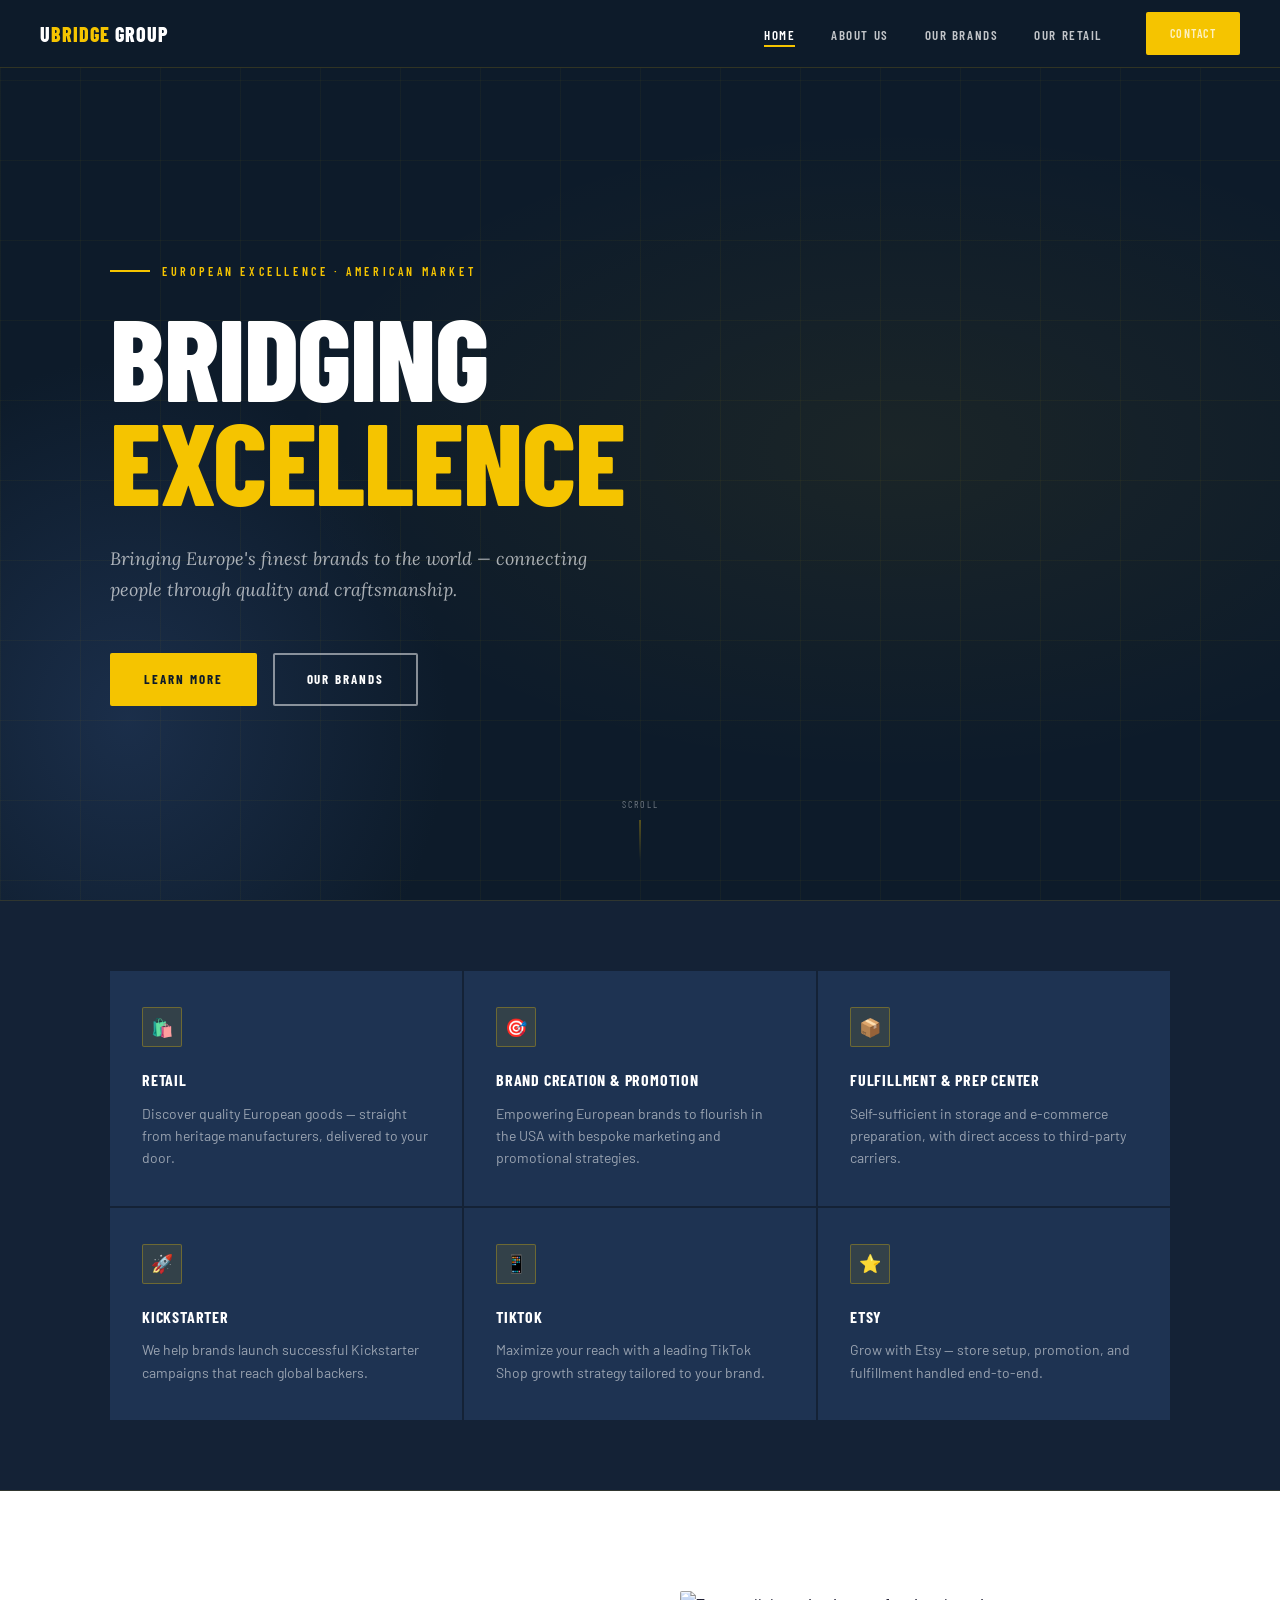
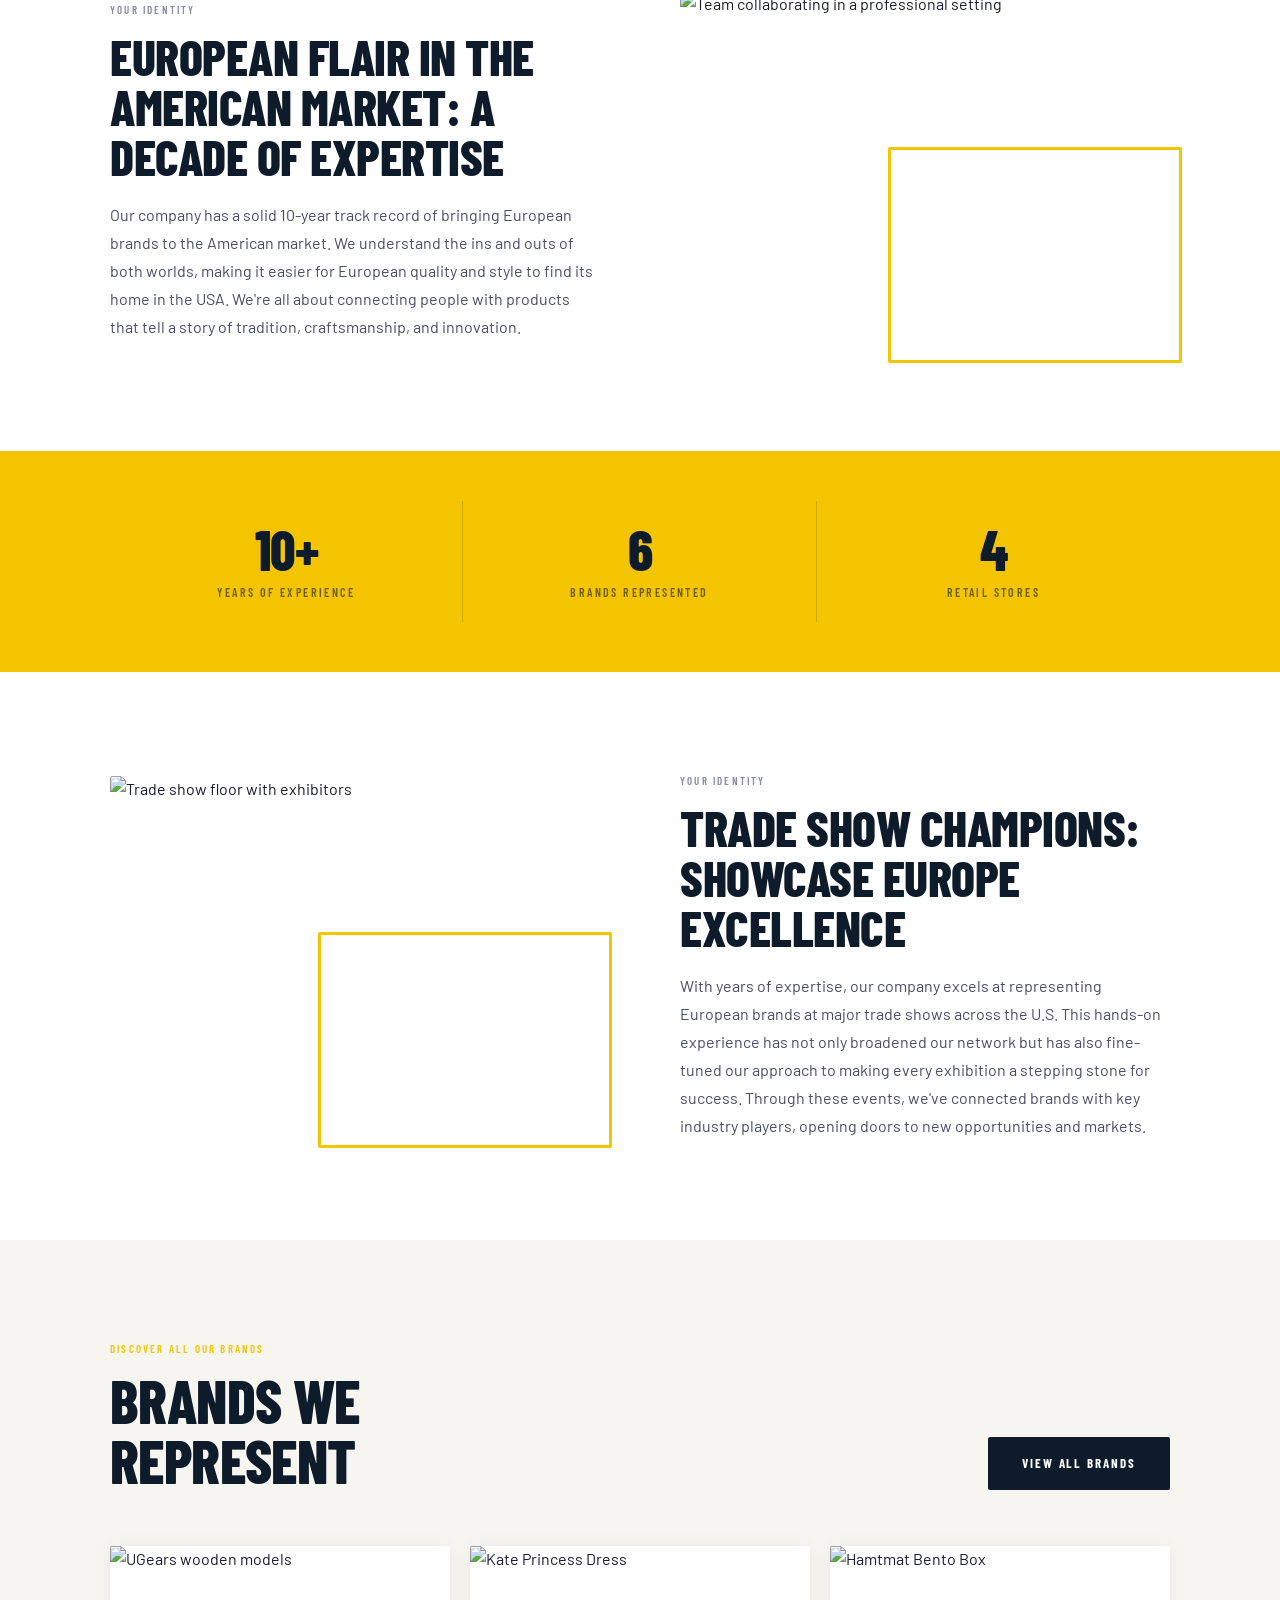
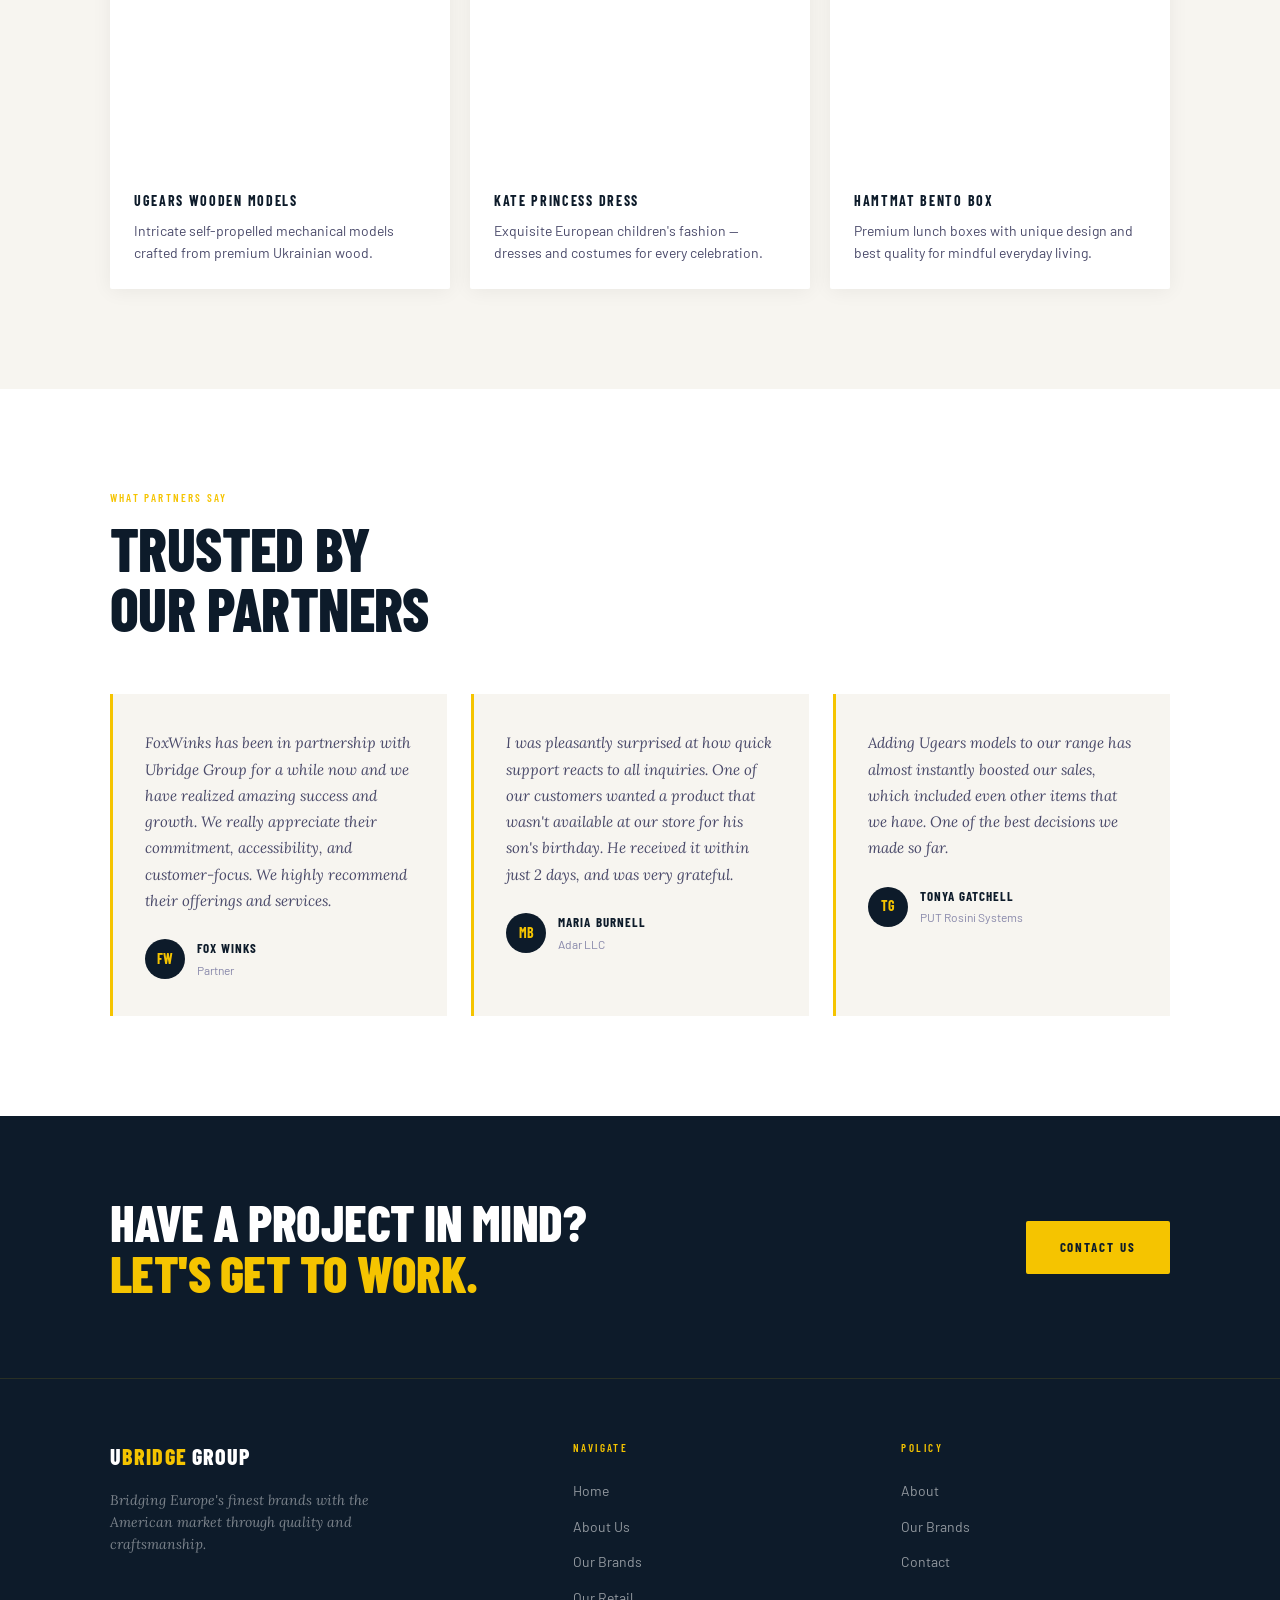
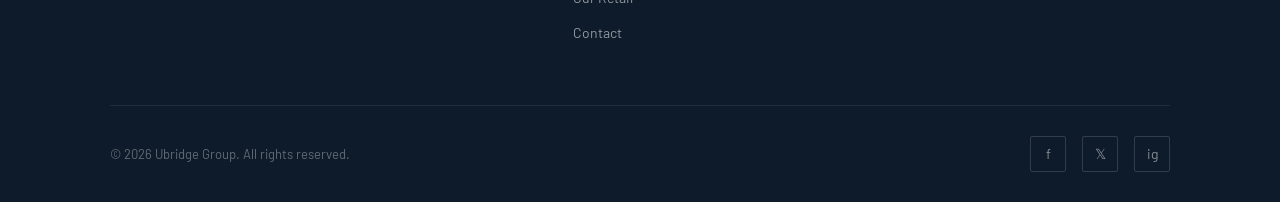
==== index.html @ 1c5c80f1 "Rename index (1).html to index.html" ====
<!DOCTYPE html>
<html lang="en">
<head>
  <meta charset="UTF-8" />
  <meta name="viewport" content="width=device-width, initial-scale=1.0" />
  <title>Ubridge Group — Bridging Excellence</title>
  <meta name="description" content="Ubridge Group brings Europe's finest brands to the American market through quality, craftsmanship, and a decade of expertise." />
  <link rel="stylesheet" href="style.css" />
</head>
<body>

  <!-- NAV -->
  <nav class="nav" id="nav">
    <a href="index.html" class="nav__logo">U<span>bridge</span> Group</a>
    <ul class="nav__links" id="navLinks">
      <li><a href="index.html" class="active">Home</a></li>
      <li><a href="about.html">About Us</a></li>
      <li><a href="brands.html">Our Brands</a></li>
      <li><a href="retail.html">Our Retail</a></li>
      <li><a href="contact.html" class="btn btn--yellow">Contact</a></li>
    </ul>
    <button class="nav__hamburger" id="hamburger" aria-label="Menu">
      <span></span><span></span><span></span>
    </button>
  </nav>

  <!-- HERO -->
  <section class="hero">
    <div class="hero__bg"></div>
    <div class="hero__grid-lines"></div>
    <div class="hero__content">
      <div class="hero__eyebrow">European Excellence · American Market</div>
      <h1 class="hero__title">
        Bridging
        <em>Excellence</em>
      </h1>
      <p class="hero__subtitle">
        Bringing Europe's finest brands to the world — connecting people through quality and craftsmanship.
      </p>
      <div class="hero__actions">
        <a href="about.html" class="btn btn--yellow">Learn More</a>
        <a href="brands.html" class="btn btn--outline">Our Brands</a>
      </div>
    </div>
    <div class="hero__scroll">Scroll</div>
  </section>

  <!-- SERVICES STRIP -->
  <section class="services">
    <div class="container">
      <div class="services__grid">
        <div class="service-card fade-up">
          <div class="service-card__icon">🛍️</div>
          <div class="service-card__title">Retail</div>
          <p class="service-card__desc">Discover quality European goods — straight from heritage manufacturers, delivered to your door.</p>
        </div>
        <div class="service-card fade-up" style="transition-delay:0.1s">
          <div class="service-card__icon">🎯</div>
          <div class="service-card__title">Brand Creation &amp; Promotion</div>
          <p class="service-card__desc">Empowering European brands to flourish in the USA with bespoke marketing and promotional strategies.</p>
        </div>
        <div class="service-card fade-up" style="transition-delay:0.2s">
          <div class="service-card__icon">📦</div>
          <div class="service-card__title">Fulfillment &amp; Prep Center</div>
          <p class="service-card__desc">Self-sufficient in storage and e-commerce preparation, with direct access to third-party carriers.</p>
        </div>
        <div class="service-card fade-up" style="transition-delay:0.3s">
          <div class="service-card__icon">🚀</div>
          <div class="service-card__title">Kickstarter</div>
          <p class="service-card__desc">We help brands launch successful Kickstarter campaigns that reach global backers.</p>
        </div>
        <div class="service-card fade-up" style="transition-delay:0.4s">
          <div class="service-card__icon">📱</div>
          <div class="service-card__title">TikTok</div>
          <p class="service-card__desc">Maximize your reach with a leading TikTok Shop growth strategy tailored to your brand.</p>
        </div>
        <div class="service-card fade-up" style="transition-delay:0.5s">
          <div class="service-card__icon">⭐</div>
          <div class="service-card__title">Etsy</div>
          <p class="service-card__desc">Grow with Etsy — store setup, promotion, and fulfillment handled end-to-end.</p>
        </div>
      </div>
    </div>
  </section>

  <!-- IDENTITY 1 -->
  <section class="identity section">
    <div class="container">
      <div class="identity__inner">
        <div class="identity__text fade-up">
          <span class="label label--light">Your Identity</span>
          <h2 class="identity__title">European Flair in the American Market: A Decade of Expertise</h2>
          <p class="identity__body">Our company has a solid 10-year track record of bringing European brands to the American market. We understand the ins and outs of both worlds, making it easier for European quality and style to find its home in the USA. We're all about connecting people with products that tell a story of tradition, craftsmanship, and innovation.</p>
        </div>
        <div class="identity__image fade-up" style="transition-delay:0.15s">
          <img src="https://images.unsplash.com/photo-1600880292203-757bb62b4baf?w=800&q=80" alt="Team collaborating in a professional setting" />
        </div>
      </div>
    </div>
  </section>

  <!-- STATS -->
  <div class="stats">
    <div class="container">
      <div class="stats__grid">
        <div class="stat fade-up">
          <div class="stat__number">10+</div>
          <div class="stat__label">Years of Experience</div>
        </div>
        <div class="stat fade-up" style="transition-delay:0.1s">
          <div class="stat__number">6</div>
          <div class="stat__label">Brands Represented</div>
        </div>
        <div class="stat fade-up" style="transition-delay:0.2s">
          <div class="stat__number">4</div>
          <div class="stat__label">Retail Stores</div>
        </div>
      </div>
    </div>
  </div>

  <!-- IDENTITY 2 -->
  <section class="identity section">
    <div class="container">
      <div class="identity__inner identity__inner--reverse">
        <div class="identity__text fade-up">
          <span class="label label--light">Your Identity</span>
          <h2 class="identity__title">Trade Show Champions: Showcase Europe Excellence</h2>
          <p class="identity__body">With years of expertise, our company excels at representing European brands at major trade shows across the U.S. This hands-on experience has not only broadened our network but has also fine-tuned our approach to making every exhibition a stepping stone for success. Through these events, we've connected brands with key industry players, opening doors to new opportunities and markets.</p>
        </div>
        <div class="identity__image fade-up" style="transition-delay:0.15s">
          <img src="https://images.unsplash.com/photo-1540575467063-178a50c2df87?w=800&q=80" alt="Trade show floor with exhibitors" />
        </div>
      </div>
    </div>
  </section>

  <!-- BRANDS PREVIEW -->
  <section class="brands-preview">
    <div class="container">
      <div class="section-header fade-up">
        <div>
          <span class="label">Discover All Our Brands</span>
          <h2 class="section-title">Brands We<br>Represent</h2>
        </div>
        <a href="brands.html" class="btn btn--navy">View All Brands</a>
      </div>
      <div class="brands-grid">
        <div class="brand-card fade-up">
          <img class="brand-card__image" src="https://images.unsplash.com/photo-1558618666-fcd25c85cd64?w=600&q=80" alt="UGears wooden models" />
          <div class="brand-card__body">
            <div class="brand-card__name">UGears Wooden Models</div>
            <p class="brand-card__desc">Intricate self-propelled mechanical models crafted from premium Ukrainian wood.</p>
          </div>
        </div>
        <div class="brand-card fade-up" style="transition-delay:0.1s">
          <img class="brand-card__image" src="https://images.unsplash.com/photo-1603344204980-4edb0ea63148?w=600&q=80" alt="Kate Princess Dress" />
          <div class="brand-card__body">
            <div class="brand-card__name">Kate Princess Dress</div>
            <p class="brand-card__desc">Exquisite European children's fashion — dresses and costumes for every celebration.</p>
          </div>
        </div>
        <div class="brand-card fade-up" style="transition-delay:0.2s">
          <img class="brand-card__image" src="https://images.unsplash.com/photo-1498837167922-ddd27525d352?w=600&q=80" alt="Hamtmat Bento Box" />
          <div class="brand-card__body">
            <div class="brand-card__name">Hamtmat Bento Box</div>
            <p class="brand-card__desc">Premium lunch boxes with unique design and best quality for mindful everyday living.</p>
          </div>
        </div>
      </div>
    </div>
  </section>

  <!-- TESTIMONIALS -->
  <section class="testimonials">
    <div class="container">
      <div class="fade-up">
        <span class="label">What Partners Say</span>
        <h2 class="section-title">Trusted By<br>Our Partners</h2>
      </div>
      <div class="testimonials__grid">
        <div class="testimonial fade-up">
          <p class="testimonial__text">FoxWinks has been in partnership with Ubridge Group for a while now and we have realized amazing success and growth. We really appreciate their commitment, accessibility, and customer-focus. We highly recommend their offerings and services.</p>
          <div class="testimonial__author">
            <div class="testimonial__avatar">FW</div>
            <div>
              <div class="testimonial__name">Fox Winks</div>
              <div class="testimonial__company">Partner</div>
            </div>
          </div>
        </div>
        <div class="testimonial fade-up" style="transition-delay:0.1s">
          <p class="testimonial__text">I was pleasantly surprised at how quick support reacts to all inquiries. One of our customers wanted a product that wasn't available at our store for his son's birthday. He received it within just 2 days, and was very grateful.</p>
          <div class="testimonial__author">
            <div class="testimonial__avatar">MB</div>
            <div>
              <div class="testimonial__name">Maria Burnell</div>
              <div class="testimonial__company">Adar LLC</div>
            </div>
          </div>
        </div>
        <div class="testimonial fade-up" style="transition-delay:0.2s">
          <p class="testimonial__text">Adding Ugears models to our range has almost instantly boosted our sales, which included even other items that we have. One of the best decisions we made so far.</p>
          <div class="testimonial__author">
            <div class="testimonial__avatar">TG</div>
            <div>
              <div class="testimonial__name">Tonya Gatchell</div>
              <div class="testimonial__company">PUT Rosini Systems</div>
            </div>
          </div>
        </div>
      </div>
    </div>
  </section>

  <!-- CTA BANNER -->
  <section class="cta-banner">
    <div class="container">
      <div class="cta-banner__inner">
        <h2 class="cta-banner__title">Have a project in mind?<br><span>Let's get to work.</span></h2>
        <a href="contact.html" class="btn btn--yellow">Contact Us</a>
      </div>
    </div>
  </section>

  <!-- FOOTER -->
  <footer class="footer">
    <div class="container">
      <div class="footer__inner">
        <div>
          <div class="footer__logo">U<span>bridge</span> Group</div>
          <p class="footer__tagline">Bridging Europe's finest brands with the American market through quality and craftsmanship.</p>
        </div>
        <div>
          <div class="footer__heading">Navigate</div>
          <ul class="footer__links">
            <li><a href="index.html">Home</a></li>
            <li><a href="about.html">About Us</a></li>
            <li><a href="brands.html">Our Brands</a></li>
            <li><a href="retail.html">Our Retail</a></li>
            <li><a href="contact.html">Contact</a></li>
          </ul>
        </div>
        <div>
          <div class="footer__heading">Policy</div>
          <ul class="footer__links">
            <li><a href="about.html">About</a></li>
            <li><a href="brands.html">Our Brands</a></li>
            <li><a href="contact.html">Contact</a></li>
          </ul>
        </div>
      </div>
      <div class="footer__bottom">
        <span class="footer__copy">© 2026 Ubridge Group. All rights reserved.</span>
        <div class="footer__socials">
          <a href="#" aria-label="Facebook">f</a>
          <a href="#" aria-label="X / Twitter">𝕏</a>
          <a href="#" aria-label="Instagram">ig</a>
        </div>
      </div>
    </div>
  </footer>

  <script src="main.js"></script>
</body>
</html>
---- style.css ----
@import url('https://fonts.googleapis.com/css2?family=Barlow+Condensed:wght@400;600;700;800&family=Lora:ital,wght@0,400;0,500;1,400&family=Barlow:wght@300;400;500&display=swap');

/* ── TOKENS ── */
:root {
  --navy:      #0d1b2a;
  --navy-mid:  #142236;
  --navy-light:#1e3352;
  --yellow:    #f5c400;
  --yellow-dim:#d4a900;
  --white:     #ffffff;
  --off-white: #f7f5f0;
  --grey:      #e8e5e0;
  --text:      #1a1a2e;
  --text-mid:  #4a4a6a;
  --text-light:#8888aa;

  --font-display: 'Barlow Condensed', sans-serif;
  --font-body:    'Barlow', sans-serif;
  --font-accent:  'Lora', serif;

  --radius: 2px;
  --transition: 0.3s cubic-bezier(0.25, 0.46, 0.45, 0.94);
  --max-width: 1140px;
}

/* ── RESET ── */
*, *::before, *::after { box-sizing: border-box; margin: 0; padding: 0; }
html { scroll-behavior: smooth; }
body {
  font-family: var(--font-body);
  font-weight: 400;
  color: var(--text);
  background: var(--white);
  line-height: 1.6;
  overflow-x: hidden;
}
img { display: block; max-width: 100%; }
a { text-decoration: none; color: inherit; }
ul { list-style: none; }

/* ── UTILITIES ── */
.container {
  max-width: var(--max-width);
  margin: 0 auto;
  padding: 0 40px;
}
.section { padding: 100px 0; }
.section--dark { background: var(--navy); color: var(--white); }
.section--off { background: var(--off-white); }

.label {
  font-family: var(--font-display);
  font-size: 11px;
  font-weight: 600;
  letter-spacing: 0.2em;
  text-transform: uppercase;
  color: var(--yellow);
  display: block;
  margin-bottom: 12px;
}
.label--light { color: var(--text-light); }

.btn {
  display: inline-block;
  font-family: var(--font-display);
  font-weight: 700;
  font-size: 13px;
  letter-spacing: 0.15em;
  text-transform: uppercase;
  padding: 14px 32px;
  border: 2px solid transparent;
  cursor: pointer;
  transition: var(--transition);
  border-radius: var(--radius);
}
.btn--yellow {
  background: var(--yellow);
  color: var(--navy);
  border-color: var(--yellow);
}
.btn--yellow:hover {
  background: transparent;
  color: var(--yellow);
}
.btn--outline {
  background: transparent;
  color: var(--white);
  border-color: rgba(255,255,255,0.5);
}
.btn--outline:hover {
  border-color: var(--yellow);
  color: var(--yellow);
}
.btn--navy {
  background: var(--navy);
  color: var(--white);
  border-color: var(--navy);
}
.btn--navy:hover {
  background: transparent;
  color: var(--navy);
}

/* ── NAV ── */
.nav {
  position: fixed;
  top: 0; left: 0; right: 0;
  z-index: 1000;
  padding: 0 40px;
  height: 68px;
  display: flex;
  align-items: center;
  justify-content: space-between;
  background: var(--navy);
  border-bottom: 1px solid rgba(245,196,0,0.15);
  transition: var(--transition);
}
.nav.scrolled {
  box-shadow: 0 4px 30px rgba(0,0,0,0.3);
}
.nav__logo {
  font-family: var(--font-display);
  font-weight: 800;
  font-size: 20px;
  letter-spacing: 0.05em;
  text-transform: uppercase;
  color: var(--white);
}
.nav__logo span { color: var(--yellow); }
.nav__links {
  display: flex;
  gap: 36px;
  align-items: center;
}
.nav__links a {
  font-family: var(--font-display);
  font-size: 13px;
  font-weight: 600;
  letter-spacing: 0.12em;
  text-transform: uppercase;
  color: rgba(255,255,255,0.75);
  transition: color var(--transition);
  position: relative;
}
.nav__links a::after {
  content: '';
  position: absolute;
  bottom: -4px; left: 0; right: 0;
  height: 2px;
  background: var(--yellow);
  transform: scaleX(0);
  transform-origin: left;
  transition: transform var(--transition);
}
.nav__links a:hover,
.nav__links a.active { color: var(--white); }
.nav__links a:hover::after,
.nav__links a.active::after { transform: scaleX(1); }
.nav__links .btn { margin-left: 8px; padding: 10px 22px; font-size: 12px; }

.nav__hamburger {
  display: none;
  flex-direction: column;
  gap: 5px;
  cursor: pointer;
  padding: 4px;
}
.nav__hamburger span {
  display: block;
  width: 24px;
  height: 2px;
  background: var(--white);
  transition: var(--transition);
}

/* ── HERO ── */
.hero {
  min-height: 100vh;
  background: var(--navy);
  display: flex;
  align-items: center;
  position: relative;
  overflow: hidden;
  padding-top: 68px;
}
.hero__bg {
  position: absolute;
  inset: 0;
  background:
    radial-gradient(ellipse 80% 60% at 70% 50%, rgba(245,196,0,0.06) 0%, transparent 60%),
    radial-gradient(ellipse 50% 80% at 10% 80%, rgba(30,51,82,0.8) 0%, transparent 50%);
}
.hero__grid-lines {
  position: absolute;
  inset: 0;
  background-image:
    linear-gradient(rgba(245,196,0,0.04) 1px, transparent 1px),
    linear-gradient(90deg, rgba(245,196,0,0.04) 1px, transparent 1px);
  background-size: 80px 80px;
}
.hero__content {
  position: relative;
  z-index: 2;
  max-width: var(--max-width);
  margin: 0 auto;
  padding: 0 40px;
  width: 100%;
}
.hero__eyebrow {
  font-family: var(--font-display);
  font-size: 12px;
  font-weight: 600;
  letter-spacing: 0.3em;
  text-transform: uppercase;
  color: var(--yellow);
  margin-bottom: 24px;
  display: flex;
  align-items: center;
  gap: 12px;
}
.hero__eyebrow::before {
  content: '';
  display: block;
  width: 40px;
  height: 2px;
  background: var(--yellow);
}
.hero__title {
  font-family: var(--font-display);
  font-size: clamp(60px, 9vw, 120px);
  font-weight: 800;
  line-height: 0.9;
  text-transform: uppercase;
  color: var(--white);
  letter-spacing: -0.01em;
  margin-bottom: 32px;
}
.hero__title em {
  font-style: normal;
  color: var(--yellow);
  display: block;
}
.hero__subtitle {
  font-family: var(--font-accent);
  font-size: 18px;
  font-style: italic;
  color: rgba(255,255,255,0.65);
  max-width: 480px;
  line-height: 1.7;
  margin-bottom: 48px;
}
.hero__actions {
  display: flex;
  gap: 16px;
  flex-wrap: wrap;
}
.hero__scroll {
  position: absolute;
  bottom: 40px;
  left: 50%;
  transform: translateX(-50%);
  display: flex;
  flex-direction: column;
  align-items: center;
  gap: 8px;
  color: rgba(255,255,255,0.4);
  font-family: var(--font-display);
  font-size: 10px;
  letter-spacing: 0.2em;
  text-transform: uppercase;
  animation: bounce 2s infinite;
}
.hero__scroll::after {
  content: '';
  display: block;
  width: 1px;
  height: 40px;
  background: linear-gradient(to bottom, rgba(245,196,0,0.6), transparent);
}
@keyframes bounce {
  0%, 100% { transform: translateX(-50%) translateY(0); }
  50% { transform: translateX(-50%) translateY(6px); }
}

/* ── SERVICES STRIP ── */
.services {
  background: var(--navy-mid);
  padding: 70px 0;
  border-top: 1px solid rgba(245,196,0,0.12);
  border-bottom: 1px solid rgba(245,196,0,0.12);
}
.services__grid {
  display: grid;
  grid-template-columns: repeat(3, 1fr);
  gap: 2px;
}
.service-card {
  padding: 36px 32px;
  background: var(--navy-light);
  transition: var(--transition);
  position: relative;
  overflow: hidden;
}
.service-card::before {
  content: '';
  position: absolute;
  bottom: 0; left: 0; right: 0;
  height: 3px;
  background: var(--yellow);
  transform: scaleX(0);
  transition: transform var(--transition);
}
.service-card:hover { background: rgba(30,51,82,0.9); }
.service-card:hover::before { transform: scaleX(1); }
.service-card__icon {
  width: 40px;
  height: 40px;
  background: rgba(245,196,0,0.1);
  border: 1px solid rgba(245,196,0,0.3);
  border-radius: var(--radius);
  display: flex;
  align-items: center;
  justify-content: center;
  margin-bottom: 20px;
  font-size: 18px;
}
.service-card__title {
  font-family: var(--font-display);
  font-size: 16px;
  font-weight: 700;
  letter-spacing: 0.05em;
  text-transform: uppercase;
  color: var(--white);
  margin-bottom: 10px;
}
.service-card__desc {
  font-size: 14px;
  color: rgba(255,255,255,0.55);
  line-height: 1.6;
}

/* ── IDENTITY SECTIONS ── */
.identity {
  padding: 100px 0;
}
.identity__inner {
  display: grid;
  grid-template-columns: 1fr 1fr;
  gap: 80px;
  align-items: center;
}
.identity__inner--reverse { direction: rtl; }
.identity__inner--reverse > * { direction: ltr; }
.identity__text {}
.identity__title {
  font-family: var(--font-display);
  font-size: clamp(32px, 4vw, 50px);
  font-weight: 800;
  text-transform: uppercase;
  line-height: 1.0;
  letter-spacing: -0.01em;
  color: var(--navy);
  margin-bottom: 20px;
}
.identity__body {
  font-size: 16px;
  color: var(--text-mid);
  line-height: 1.75;
}
.identity__image {
  position: relative;
}
.identity__image img {
  width: 100%;
  height: 360px;
  object-fit: cover;
  border-radius: var(--radius);
}
.identity__image::after {
  content: '';
  position: absolute;
  bottom: -12px;
  right: -12px;
  width: 60%;
  height: 60%;
  border: 3px solid var(--yellow);
  border-radius: var(--radius);
  z-index: -1;
}

/* ── STATS BAR ── */
.stats {
  background: var(--yellow);
  padding: 50px 0;
}
.stats__grid {
  display: grid;
  grid-template-columns: repeat(3, 1fr);
  gap: 0;
  text-align: center;
}
.stat {
  padding: 20px;
  border-right: 1px solid rgba(13,27,42,0.15);
}
.stat:last-child { border-right: none; }
.stat__number {
  font-family: var(--font-display);
  font-size: 56px;
  font-weight: 800;
  color: var(--navy);
  line-height: 1;
  letter-spacing: -0.02em;
}
.stat__label {
  font-family: var(--font-display);
  font-size: 12px;
  font-weight: 600;
  letter-spacing: 0.2em;
  text-transform: uppercase;
  color: rgba(13,27,42,0.6);
  margin-top: 6px;
}

/* ── BRANDS PREVIEW ── */
.brands-preview { padding: 100px 0; background: var(--off-white); }
.section-header {
  display: flex;
  justify-content: space-between;
  align-items: flex-end;
  margin-bottom: 56px;
}
.section-title {
  font-family: var(--font-display);
  font-size: clamp(36px, 5vw, 60px);
  font-weight: 800;
  text-transform: uppercase;
  letter-spacing: -0.01em;
  color: var(--navy);
  line-height: 1.0;
}
.section-title--white { color: var(--white); }

/* ── BRANDS GRID ── */
.brands-grid {
  display: grid;
  grid-template-columns: repeat(3, 1fr);
  gap: 20px;
}
.brand-card {
  background: var(--white);
  overflow: hidden;
  border-radius: var(--radius);
  transition: var(--transition);
  box-shadow: 0 2px 20px rgba(0,0,0,0.06);
  cursor: default;
}
.brand-card:hover {
  transform: translateY(-4px);
  box-shadow: 0 12px 40px rgba(0,0,0,0.12);
}
.brand-card__image {
  width: 100%;
  height: 220px;
  object-fit: cover;
  transition: transform 0.5s ease;
}
.brand-card:hover .brand-card__image { transform: scale(1.04); }
.brand-card__body {
  padding: 24px;
}
.brand-card__name {
  font-family: var(--font-display);
  font-size: 14px;
  font-weight: 700;
  letter-spacing: 0.12em;
  text-transform: uppercase;
  color: var(--navy);
  margin-bottom: 8px;
}
.brand-card__desc {
  font-size: 14px;
  color: var(--text-mid);
  line-height: 1.6;
}

/* Full brands page grid */
.brands-full-grid {
  display: grid;
  grid-template-columns: repeat(2, 1fr);
  gap: 32px;
}
.brand-full-card {
  background: var(--white);
  border-radius: var(--radius);
  overflow: hidden;
  box-shadow: 0 2px 20px rgba(0,0,0,0.06);
  transition: var(--transition);
}
.brand-full-card:hover {
  transform: translateY(-4px);
  box-shadow: 0 12px 40px rgba(13,27,42,0.12);
}
.brand-full-card__image {
  width: 100%;
  height: 280px;
  object-fit: cover;
  transition: transform 0.5s ease;
}
.brand-full-card:hover .brand-full-card__image { transform: scale(1.03); }
.brand-full-card__body {
  padding: 28px 32px;
}
.brand-full-card__name {
  font-family: var(--font-display);
  font-size: 18px;
  font-weight: 700;
  letter-spacing: 0.1em;
  text-transform: uppercase;
  color: var(--navy);
  margin-bottom: 10px;
}
.brand-full-card__desc {
  font-size: 15px;
  color: var(--text-mid);
  line-height: 1.7;
}

/* ── TESTIMONIALS ── */
.testimonials { padding: 100px 0; background: var(--white); }
.testimonials__grid {
  display: grid;
  grid-template-columns: repeat(3, 1fr);
  gap: 24px;
  margin-top: 56px;
}
.testimonial {
  padding: 36px 32px;
  background: var(--off-white);
  border-left: 3px solid var(--yellow);
  position: relative;
}
.testimonial__text {
  font-family: var(--font-accent);
  font-style: italic;
  font-size: 15px;
  color: var(--text-mid);
  line-height: 1.75;
  margin-bottom: 24px;
}
.testimonial__author {
  display: flex;
  align-items: center;
  gap: 12px;
}
.testimonial__avatar {
  width: 40px;
  height: 40px;
  background: var(--navy);
  border-radius: 50%;
  display: flex;
  align-items: center;
  justify-content: center;
  font-family: var(--font-display);
  font-weight: 700;
  font-size: 14px;
  color: var(--yellow);
  flex-shrink: 0;
}
.testimonial__name {
  font-family: var(--font-display);
  font-size: 13px;
  font-weight: 700;
  text-transform: uppercase;
  letter-spacing: 0.08em;
  color: var(--navy);
}
.testimonial__company {
  font-size: 12px;
  color: var(--text-light);
  margin-top: 2px;
}

/* ── CTA BANNER ── */
.cta-banner {
  background: var(--navy);
  padding: 80px 0;
}
.cta-banner__inner {
  display: flex;
  justify-content: space-between;
  align-items: center;
  gap: 40px;
}
.cta-banner__title {
  font-family: var(--font-display);
  font-size: clamp(32px, 4vw, 54px);
  font-weight: 800;
  text-transform: uppercase;
  color: var(--white);
  line-height: 1.0;
  letter-spacing: -0.01em;
}
.cta-banner__title span { color: var(--yellow); }

/* ── PAGE HERO (inner pages) ── */
.page-hero {
  background: var(--navy);
  padding: 140px 0 70px;
  position: relative;
  overflow: hidden;
}
.page-hero::after {
  content: '';
  position: absolute;
  inset: 0;
  background: radial-gradient(ellipse 60% 80% at 80% 50%, rgba(245,196,0,0.05) 0%, transparent 60%);
  pointer-events: none;
}
.page-hero__title {
  font-family: var(--font-display);
  font-size: clamp(48px, 7vw, 90px);
  font-weight: 800;
  text-transform: uppercase;
  color: var(--white);
  letter-spacing: -0.01em;
  line-height: 0.95;
  position: relative;
  z-index: 1;
}
.page-hero__title span { color: var(--yellow); }
.page-hero__sub {
  font-size: 16px;
  color: rgba(255,255,255,0.55);
  margin-top: 16px;
  max-width: 500px;
  position: relative;
  z-index: 1;
}

/* ── RETAIL SECTION ── */
.retail-cards {
  display: grid;
  grid-template-columns: repeat(3, 1fr);
  gap: 24px;
  margin-bottom: 60px;
}
.retail-card {
  background: var(--white);
  border-radius: var(--radius);
  overflow: hidden;
  box-shadow: 0 2px 20px rgba(0,0,0,0.06);
  padding: 36px 32px 40px;
  transition: var(--transition);
  position: relative;
  border-top: 3px solid var(--yellow);
}
.retail-card:hover {
  transform: translateY(-4px);
  box-shadow: 0 12px 40px rgba(13,27,42,0.1);
}
.retail-card__icon {
  width: 48px;
  height: 48px;
  background: var(--navy);
  display: flex;
  align-items: center;
  justify-content: center;
  border-radius: var(--radius);
  margin-bottom: 20px;
  font-size: 22px;
}
.retail-card__name {
  font-family: var(--font-display);
  font-size: 18px;
  font-weight: 700;
  letter-spacing: 0.06em;
  text-transform: uppercase;
  color: var(--navy);
  margin-bottom: 10px;
}
.retail-card__desc {
  font-size: 14px;
  color: var(--text-mid);
  line-height: 1.7;
  margin-bottom: 24px;
}
.retail-card__link {
  font-family: var(--font-display);
  font-size: 12px;
  font-weight: 700;
  letter-spacing: 0.15em;
  text-transform: uppercase;
  color: var(--yellow-dim);
  display: flex;
  align-items: center;
  gap: 6px;
  transition: gap var(--transition);
}
.retail-card:hover .retail-card__link { gap: 10px; }

/* BH PREP feature block */
.prep-block {
  display: grid;
  grid-template-columns: 1fr 1fr;
  gap: 0;
  background: var(--navy);
  border-radius: var(--radius);
  overflow: hidden;
  margin: 60px 0;
}
.prep-block__content {
  padding: 60px;
  display: flex;
  flex-direction: column;
  justify-content: center;
}
.prep-block__tag {
  font-family: var(--font-display);
  font-size: 10px;
  font-weight: 600;
  letter-spacing: 0.25em;
  text-transform: uppercase;
  color: var(--yellow);
  margin-bottom: 16px;
}
.prep-block__title {
  font-family: var(--font-display);
  font-size: 44px;
  font-weight: 800;
  text-transform: uppercase;
  color: var(--white);
  line-height: 1.0;
  margin-bottom: 20px;
}
.prep-block__desc {
  font-size: 15px;
  color: rgba(255,255,255,0.6);
  line-height: 1.75;
  margin-bottom: 32px;
}
.prep-block__image {
  height: 100%;
  min-height: 400px;
  object-fit: cover;
  width: 100%;
}

/* distributor block */
.distributor {
  display: grid;
  grid-template-columns: 1fr 1fr;
  gap: 60px;
  align-items: center;
  padding: 80px 0;
}
.distributor__image {
  background: var(--off-white);
  border-radius: var(--radius);
  overflow: hidden;
  padding: 40px;
  display: flex;
  align-items: center;
  justify-content: center;
  min-height: 320px;
}
.distributor__image img { max-height: 240px; object-fit: contain; }
.distributor__title {
  font-family: var(--font-display);
  font-size: 36px;
  font-weight: 800;
  text-transform: uppercase;
  color: var(--navy);
  line-height: 1.05;
  margin-bottom: 20px;
}
.distributor__body {
  font-size: 15px;
  color: var(--text-mid);
  line-height: 1.8;
  margin-bottom: 16px;
}

/* ── CONTACT PAGE ── */
.contact-grid {
  display: grid;
  grid-template-columns: 1fr 1.4fr;
  gap: 80px;
  align-items: start;
}
.contact-info__title {
  font-family: var(--font-display);
  font-size: 28px;
  font-weight: 700;
  text-transform: uppercase;
  color: var(--navy);
  margin-bottom: 16px;
}
.contact-info__body {
  font-size: 15px;
  color: var(--text-mid);
  line-height: 1.8;
  margin-bottom: 36px;
}
.contact-detail {
  display: flex;
  align-items: flex-start;
  gap: 16px;
  margin-bottom: 24px;
}
.contact-detail__icon {
  width: 44px;
  height: 44px;
  background: var(--navy);
  border-radius: var(--radius);
  display: flex;
  align-items: center;
  justify-content: center;
  font-size: 18px;
  flex-shrink: 0;
}
.contact-detail__label {
  font-family: var(--font-display);
  font-size: 11px;
  font-weight: 600;
  letter-spacing: 0.2em;
  text-transform: uppercase;
  color: var(--yellow-dim);
  margin-bottom: 4px;
}
.contact-detail__value {
  font-size: 15px;
  color: var(--text);
}

.contact-form { }
.form-row {
  display: grid;
  grid-template-columns: 1fr 1fr;
  gap: 20px;
}
.form-group { margin-bottom: 20px; }
.form-group label {
  display: block;
  font-family: var(--font-display);
  font-size: 11px;
  font-weight: 600;
  letter-spacing: 0.18em;
  text-transform: uppercase;
  color: var(--text-mid);
  margin-bottom: 8px;
}
.form-group input,
.form-group select,
.form-group textarea {
  width: 100%;
  padding: 14px 18px;
  border: 1.5px solid var(--grey);
  border-radius: var(--radius);
  font-family: var(--font-body);
  font-size: 15px;
  color: var(--text);
  background: var(--white);
  transition: border-color var(--transition);
  outline: none;
  -webkit-appearance: none;
}
.form-group input:focus,
.form-group select:focus,
.form-group textarea:focus {
  border-color: var(--navy);
}
.form-group textarea { resize: vertical; min-height: 130px; }

/* ── FOOTER ── */
.footer {
  background: var(--navy);
  padding: 60px 0 30px;
  border-top: 1px solid rgba(245,196,0,0.12);
}
.footer__inner {
  display: grid;
  grid-template-columns: 1.5fr 1fr 1fr;
  gap: 60px;
  margin-bottom: 50px;
}
.footer__logo {
  font-family: var(--font-display);
  font-size: 22px;
  font-weight: 800;
  letter-spacing: 0.05em;
  text-transform: uppercase;
  color: var(--white);
  margin-bottom: 14px;
}
.footer__logo span { color: var(--yellow); }
.footer__tagline {
  font-family: var(--font-accent);
  font-style: italic;
  font-size: 14px;
  color: rgba(255,255,255,0.45);
  line-height: 1.6;
  max-width: 260px;
}
.footer__heading {
  font-family: var(--font-display);
  font-size: 11px;
  font-weight: 600;
  letter-spacing: 0.22em;
  text-transform: uppercase;
  color: var(--yellow);
  margin-bottom: 20px;
}
.footer__links li { margin-bottom: 10px; }
.footer__links a {
  font-size: 14px;
  color: rgba(255,255,255,0.55);
  transition: color var(--transition);
}
.footer__links a:hover { color: var(--white); }
.footer__bottom {
  display: flex;
  justify-content: space-between;
  align-items: center;
  padding-top: 30px;
  border-top: 1px solid rgba(255,255,255,0.08);
}
.footer__copy {
  font-size: 13px;
  color: rgba(255,255,255,0.35);
}
.footer__socials {
  display: flex;
  gap: 16px;
}
.footer__socials a {
  width: 36px;
  height: 36px;
  border: 1px solid rgba(255,255,255,0.15);
  border-radius: var(--radius);
  display: flex;
  align-items: center;
  justify-content: center;
  color: rgba(255,255,255,0.5);
  font-size: 14px;
  transition: var(--transition);
}
.footer__socials a:hover {
  border-color: var(--yellow);
  color: var(--yellow);
}

/* ── ANIMATIONS ── */
.fade-up {
  opacity: 0;
  transform: translateY(30px);
  transition: opacity 0.7s ease, transform 0.7s ease;
}
.fade-up.visible {
  opacity: 1;
  transform: none;
}

/* ── RESPONSIVE ── */
@media (max-width: 900px) {
  .container { padding: 0 24px; }
  .section { padding: 70px 0; }

  .nav__links { display: none; }
  .nav__links.open {
    display: flex;
    flex-direction: column;
    position: absolute;
    top: 68px;
    left: 0; right: 0;
    background: var(--navy);
    padding: 24px 24px 32px;
    gap: 20px;
    border-bottom: 1px solid rgba(245,196,0,0.15);
  }
  .nav__hamburger { display: flex; }

  .hero__title { font-size: clamp(48px, 12vw, 80px); }
  .services__grid { grid-template-columns: 1fr 1fr; }
  .identity__inner { grid-template-columns: 1fr; gap: 40px; }
  .identity__inner--reverse { direction: ltr; }
  .brands-grid { grid-template-columns: 1fr 1fr; }
  .brands-full-grid { grid-template-columns: 1fr; }
  .testimonials__grid { grid-template-columns: 1fr; }
  .cta-banner__inner { flex-direction: column; text-align: center; }
  .retail-cards { grid-template-columns: 1fr; }
  .prep-block { grid-template-columns: 1fr; }
  .prep-block__image { min-height: 260px; }
  .distributor { grid-template-columns: 1fr; }
  .contact-grid { grid-template-columns: 1fr; }
  .form-row { grid-template-columns: 1fr; }
  .footer__inner { grid-template-columns: 1fr 1fr; gap: 40px; }
  .stats__grid { grid-template-columns: 1fr; }
  .stat { border-right: none; border-bottom: 1px solid rgba(13,27,42,0.15); }
  .stat:last-child { border-bottom: none; }
  .section-header { flex-direction: column; align-items: flex-start; gap: 20px; }
}

@media (max-width: 600px) {
  .services__grid { grid-template-columns: 1fr; }
  .brands-grid { grid-template-columns: 1fr; }
  .footer__inner { grid-template-columns: 1fr; }
  .footer__bottom { flex-direction: column; gap: 16px; text-align: center; }
  .hero__actions { flex-direction: column; }
  .hero__actions .btn { text-align: center; }
}
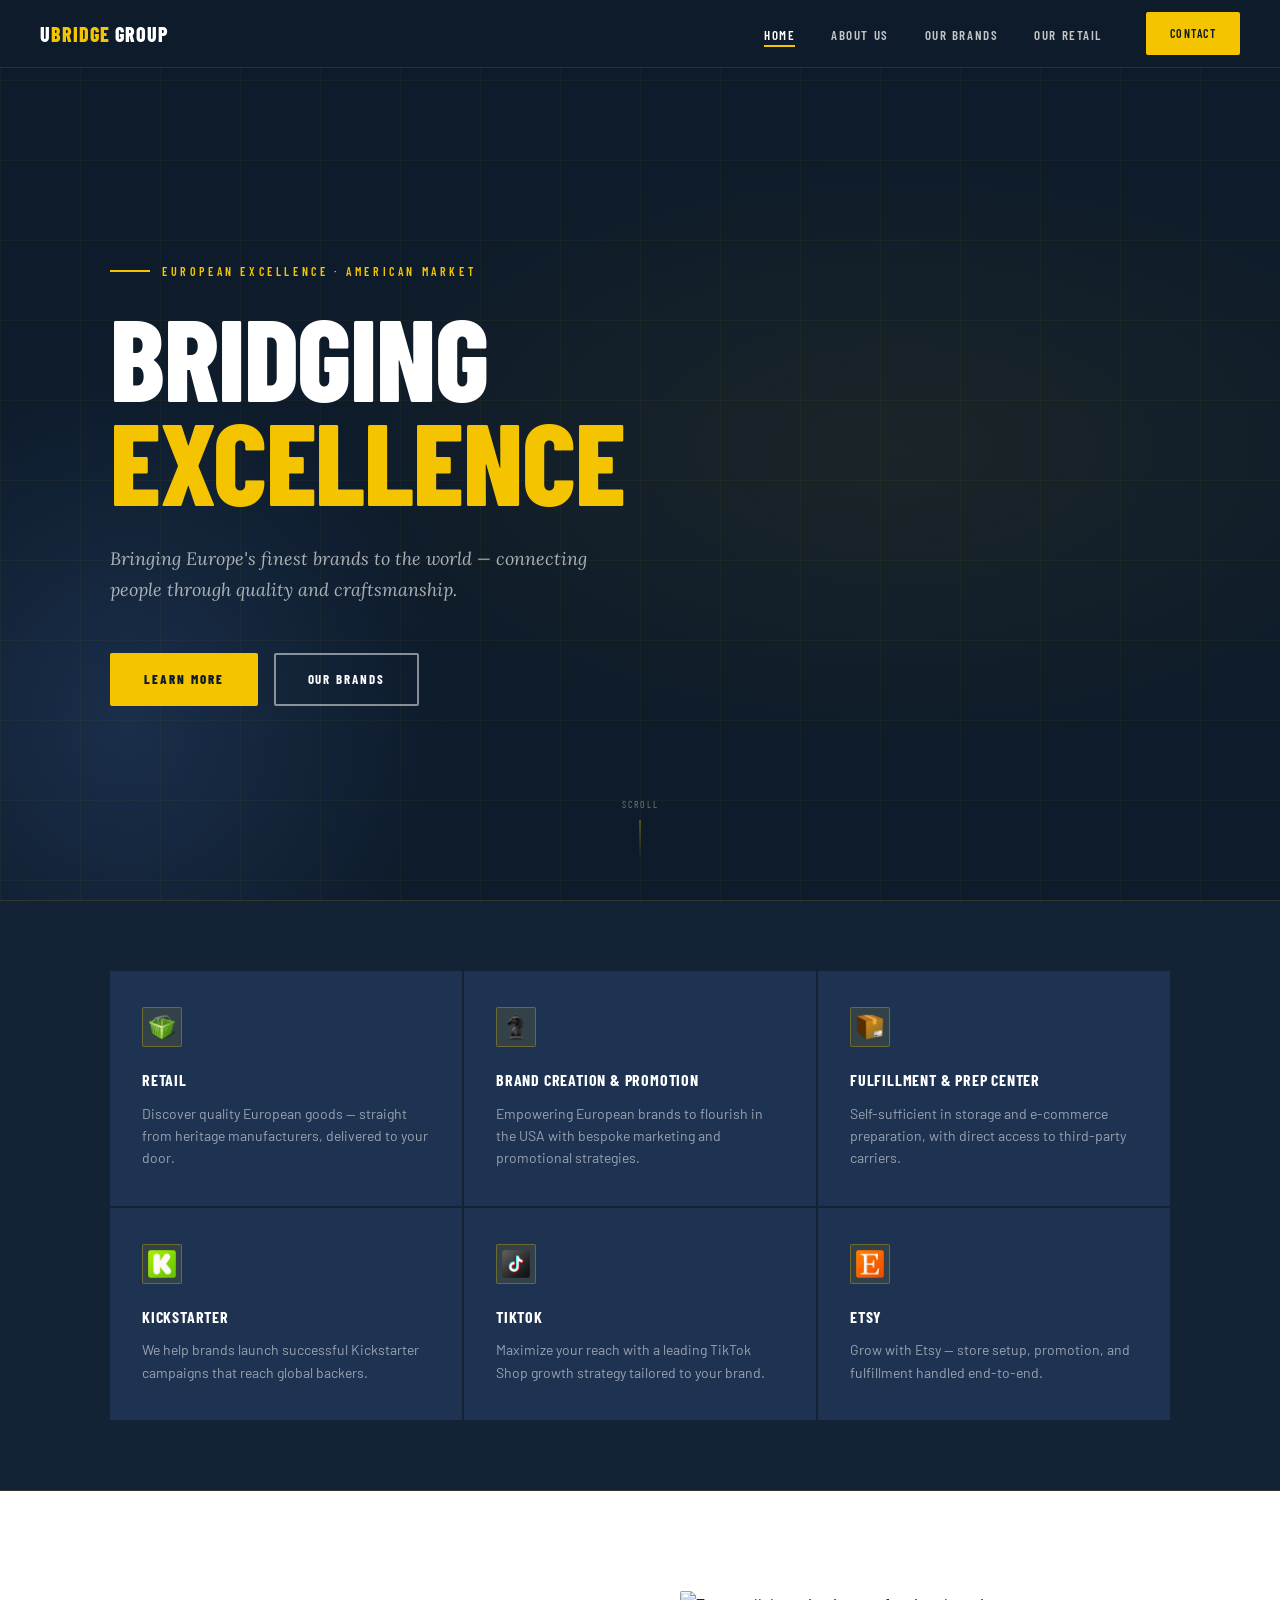
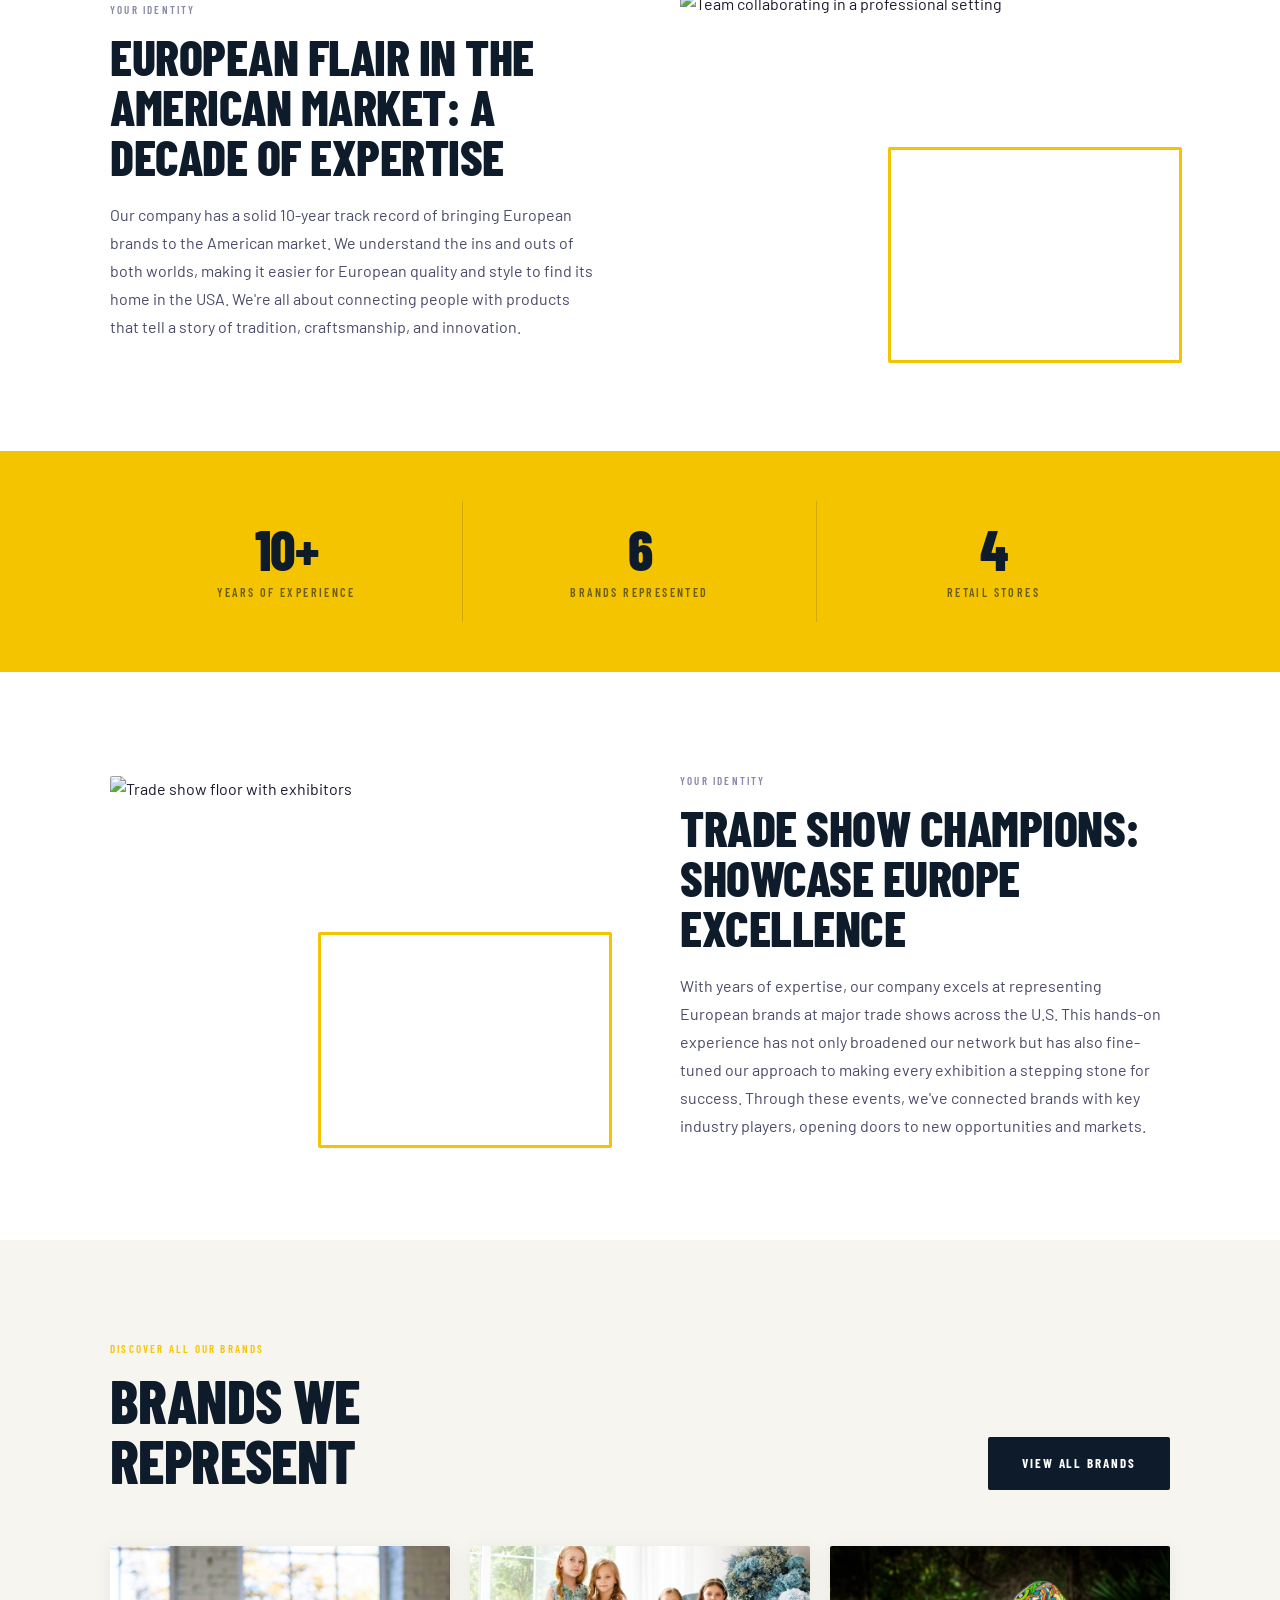
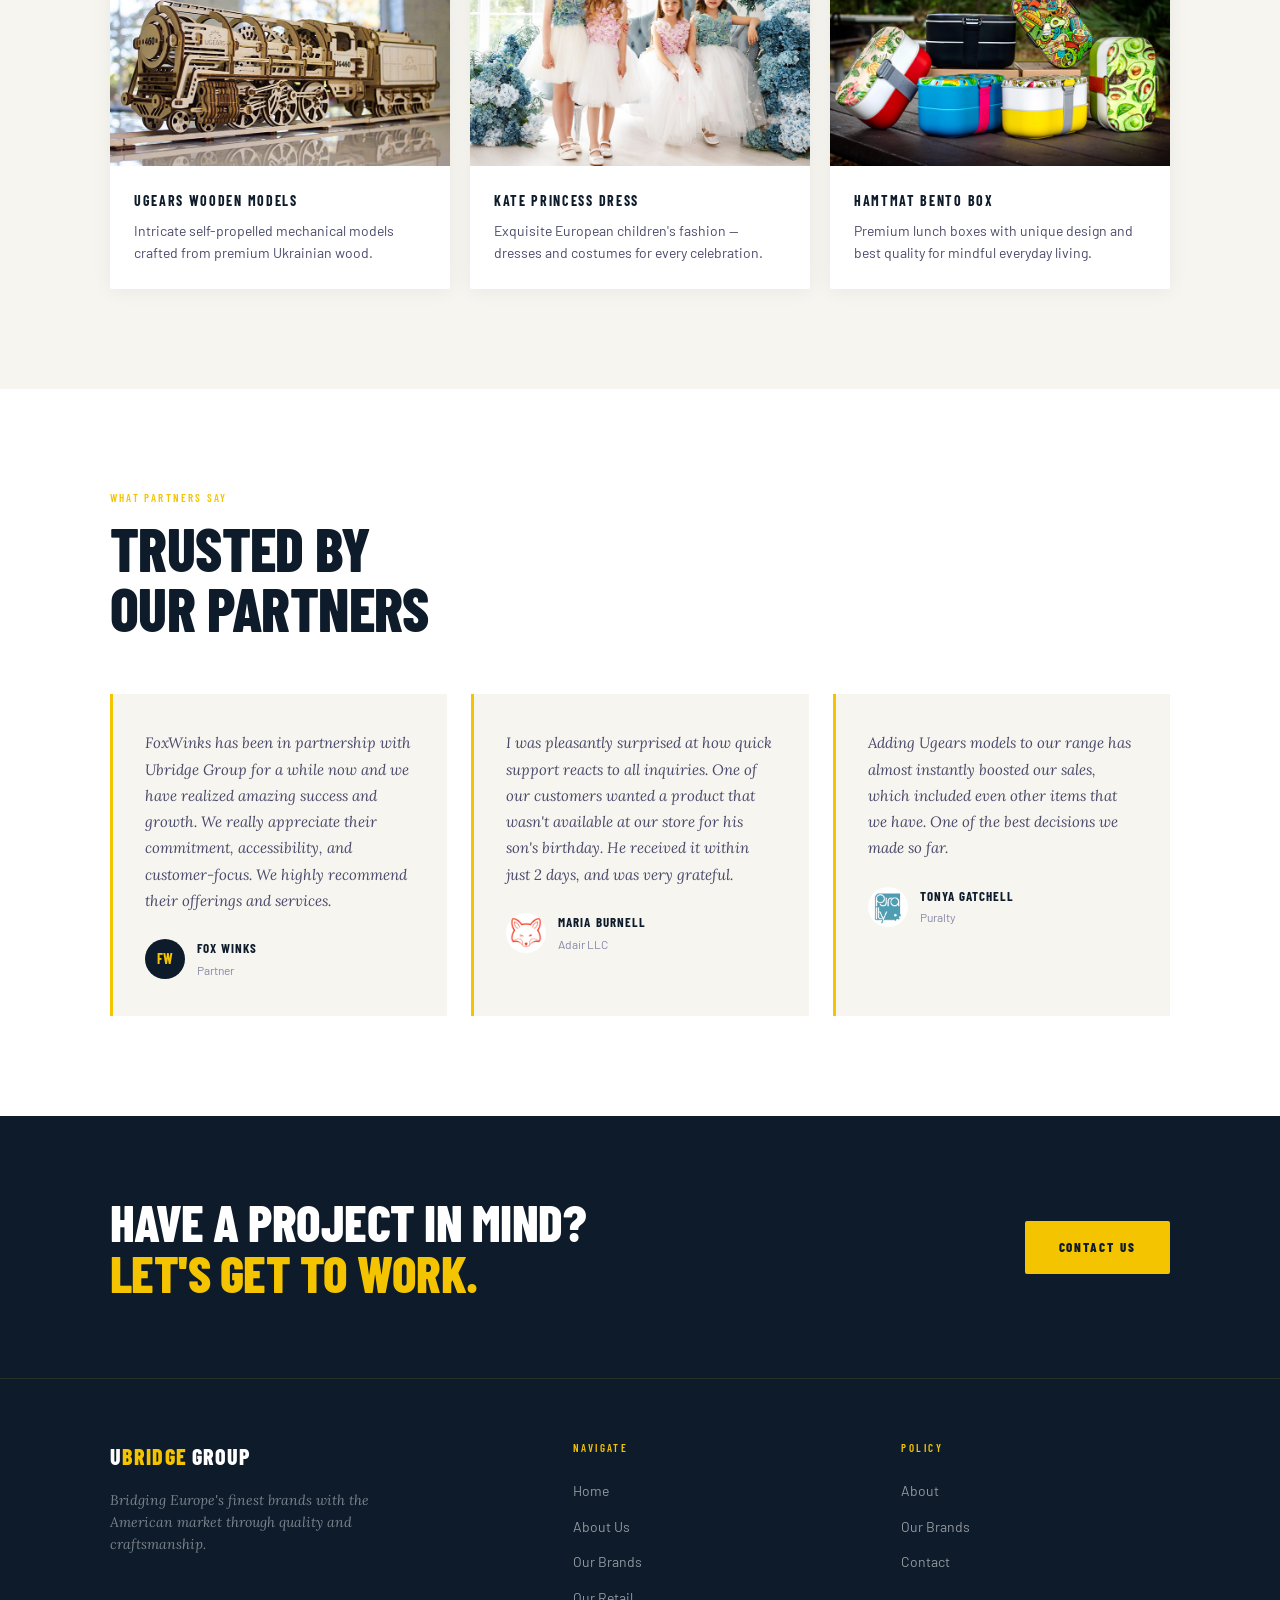
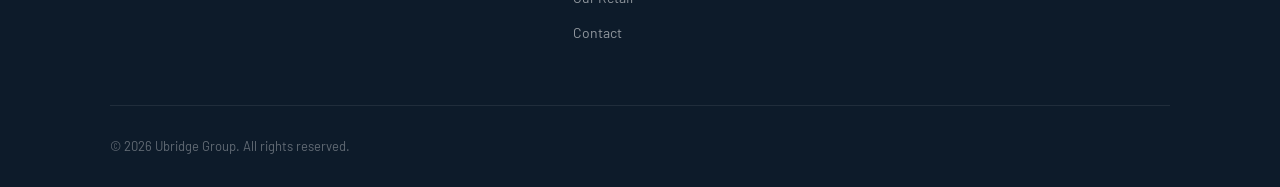
==== commit b6966c23: "Add files via upload" ====
--- a/index.html
+++ b/index.html
@@ -50,32 +50,32 @@
     <div class="container">
       <div class="services__grid">
         <div class="service-card fade-up">
-          <div class="service-card__icon">🛍️</div>
+          <div class="service-card__icon"><img src="images/Retail.webp" alt="Retail" style="width:28px;height:28px;object-fit:contain;" /></div>
           <div class="service-card__title">Retail</div>
           <p class="service-card__desc">Discover quality European goods — straight from heritage manufacturers, delivered to your door.</p>
         </div>
         <div class="service-card fade-up" style="transition-delay:0.1s">
-          <div class="service-card__icon">🎯</div>
+          <div class="service-card__icon"><img src="images/BrandCreation.webp" alt="Brand Creation" style="width:28px;height:28px;object-fit:contain;" /></div>
           <div class="service-card__title">Brand Creation &amp; Promotion</div>
           <p class="service-card__desc">Empowering European brands to flourish in the USA with bespoke marketing and promotional strategies.</p>
         </div>
         <div class="service-card fade-up" style="transition-delay:0.2s">
-          <div class="service-card__icon">📦</div>
+          <div class="service-card__icon"><img src="images/FulfillmentIcon.webp" alt="Fulfillment" style="width:28px;height:28px;object-fit:contain;" /></div>
           <div class="service-card__title">Fulfillment &amp; Prep Center</div>
           <p class="service-card__desc">Self-sufficient in storage and e-commerce preparation, with direct access to third-party carriers.</p>
         </div>
         <div class="service-card fade-up" style="transition-delay:0.3s">
-          <div class="service-card__icon">🚀</div>
+          <div class="service-card__icon"><img src="images/Kickstarter.webp" alt="Kickstarter" style="width:28px;height:28px;object-fit:contain;" /></div>
           <div class="service-card__title">Kickstarter</div>
           <p class="service-card__desc">We help brands launch successful Kickstarter campaigns that reach global backers.</p>
         </div>
         <div class="service-card fade-up" style="transition-delay:0.4s">
-          <div class="service-card__icon">📱</div>
+          <div class="service-card__icon"><img src="images/TikTok.webp" alt="TikTok" style="width:28px;height:28px;object-fit:contain;" /></div>
           <div class="service-card__title">TikTok</div>
           <p class="service-card__desc">Maximize your reach with a leading TikTok Shop growth strategy tailored to your brand.</p>
         </div>
         <div class="service-card fade-up" style="transition-delay:0.5s">
-          <div class="service-card__icon">⭐</div>
+          <div class="service-card__icon"><img src="images/Etsy.webp" alt="Etsy" style="width:28px;height:28px;object-fit:contain;" /></div>
           <div class="service-card__title">Etsy</div>
           <p class="service-card__desc">Grow with Etsy — store setup, promotion, and fulfillment handled end-to-end.</p>
         </div>
@@ -147,21 +147,21 @@
       </div>
       <div class="brands-grid">
         <div class="brand-card fade-up">
-          <img class="brand-card__image" src="https://images.unsplash.com/photo-1558618666-fcd25c85cd64?w=600&q=80" alt="UGears wooden models" />
+          <img class="brand-card__image" src="images/Ugears.webp" alt="UGears wooden models" />
           <div class="brand-card__body">
             <div class="brand-card__name">UGears Wooden Models</div>
             <p class="brand-card__desc">Intricate self-propelled mechanical models crafted from premium Ukrainian wood.</p>
           </div>
         </div>
         <div class="brand-card fade-up" style="transition-delay:0.1s">
-          <img class="brand-card__image" src="https://images.unsplash.com/photo-1603344204980-4edb0ea63148?w=600&q=80" alt="Kate Princess Dress" />
+          <img class="brand-card__image" src="images/KateParty.webp" alt="Kate Princess Dress" />
           <div class="brand-card__body">
             <div class="brand-card__name">Kate Princess Dress</div>
             <p class="brand-card__desc">Exquisite European children's fashion — dresses and costumes for every celebration.</p>
           </div>
         </div>
         <div class="brand-card fade-up" style="transition-delay:0.2s">
-          <img class="brand-card__image" src="https://images.unsplash.com/photo-1498837167922-ddd27525d352?w=600&q=80" alt="Hamtmat Bento Box" />
+          <img class="brand-card__image" src="images/Hamtmat.webp" alt="Hamtmat Bento Box" />
           <div class="brand-card__body">
             <div class="brand-card__name">Hamtmat Bento Box</div>
             <p class="brand-card__desc">Premium lunch boxes with unique design and best quality for mindful everyday living.</p>
@@ -192,20 +192,20 @@
         <div class="testimonial fade-up" style="transition-delay:0.1s">
           <p class="testimonial__text">I was pleasantly surprised at how quick support reacts to all inquiries. One of our customers wanted a product that wasn't available at our store for his son's birthday. He received it within just 2 days, and was very grateful.</p>
           <div class="testimonial__author">
-            <div class="testimonial__avatar">MB</div>
+            <img src="images/AdairLLC.webp" alt="Adair LLC" style="width:40px;height:40px;border-radius:50%;object-fit:cover;flex-shrink:0;" />
             <div>
               <div class="testimonial__name">Maria Burnell</div>
-              <div class="testimonial__company">Adar LLC</div>
+              <div class="testimonial__company">Adair LLC</div>
             </div>
           </div>
         </div>
         <div class="testimonial fade-up" style="transition-delay:0.2s">
           <p class="testimonial__text">Adding Ugears models to our range has almost instantly boosted our sales, which included even other items that we have. One of the best decisions we made so far.</p>
           <div class="testimonial__author">
-            <div class="testimonial__avatar">TG</div>
+            <img src="images/Puralty.webp" alt="Puralty" style="width:40px;height:40px;border-radius:50%;object-fit:cover;flex-shrink:0;" />
             <div>
               <div class="testimonial__name">Tonya Gatchell</div>
-              <div class="testimonial__company">PUT Rosini Systems</div>
+              <div class="testimonial__company">Puralty</div>
             </div>
           </div>
         </div>
@@ -252,11 +252,6 @@
       </div>
       <div class="footer__bottom">
         <span class="footer__copy">© 2026 Ubridge Group. All rights reserved.</span>
-        <div class="footer__socials">
-          <a href="#" aria-label="Facebook">f</a>
-          <a href="#" aria-label="X / Twitter">𝕏</a>
-          <a href="#" aria-label="Instagram">ig</a>
-        </div>
       </div>
     </div>
   </footer>
--- a/style.css
+++ b/style.css
@@ -77,6 +77,7 @@
   background: var(--yellow);
   color: var(--navy);
   border-color: var(--yellow);
+  font-weight: 800;
 }
 .btn--yellow:hover {
   background: transparent;
@@ -157,6 +158,8 @@
 .nav__links a:hover::after,
 .nav__links a.active::after { transform: scaleX(1); }
 .nav__links .btn { margin-left: 8px; padding: 10px 22px; font-size: 12px; }
+.nav__links .btn--yellow { color: var(--navy); }
+.nav__links .btn--yellow:hover { color: var(--yellow); }
 
 .nav__hamburger {
   display: none;
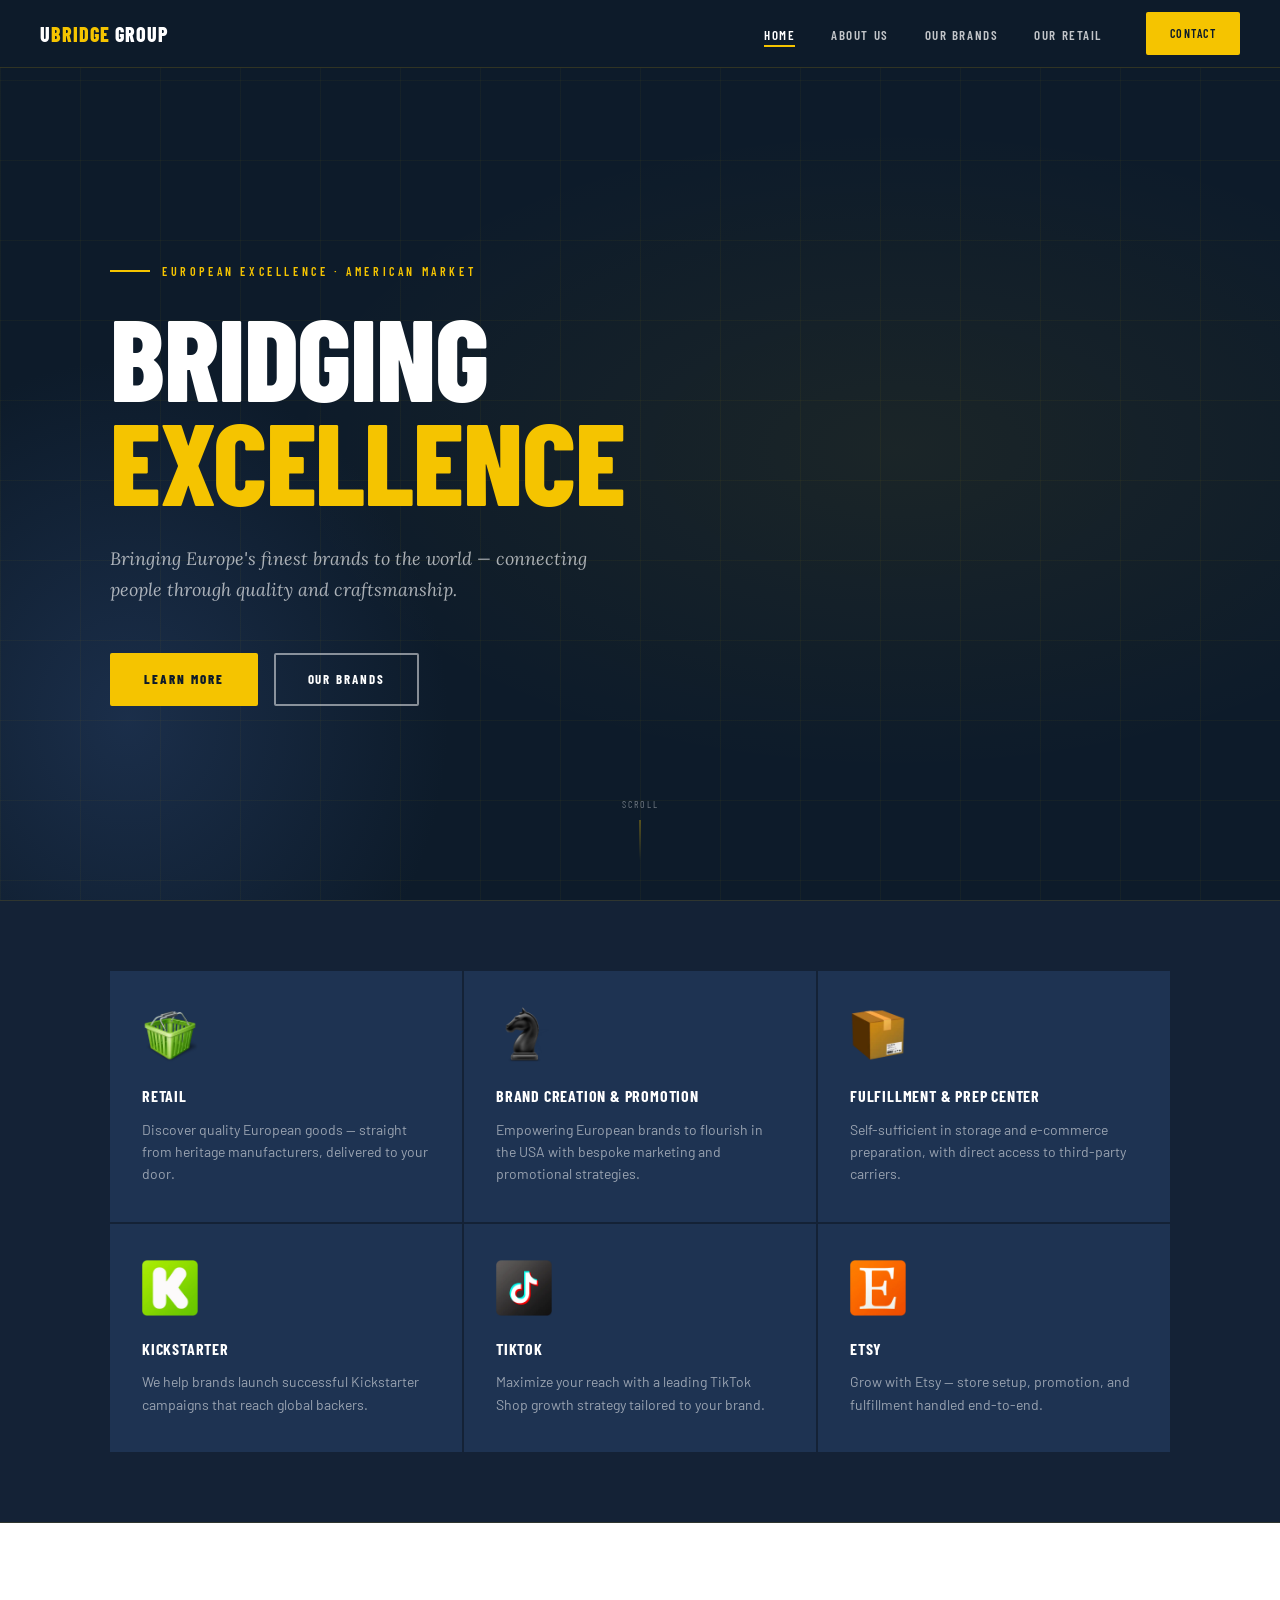
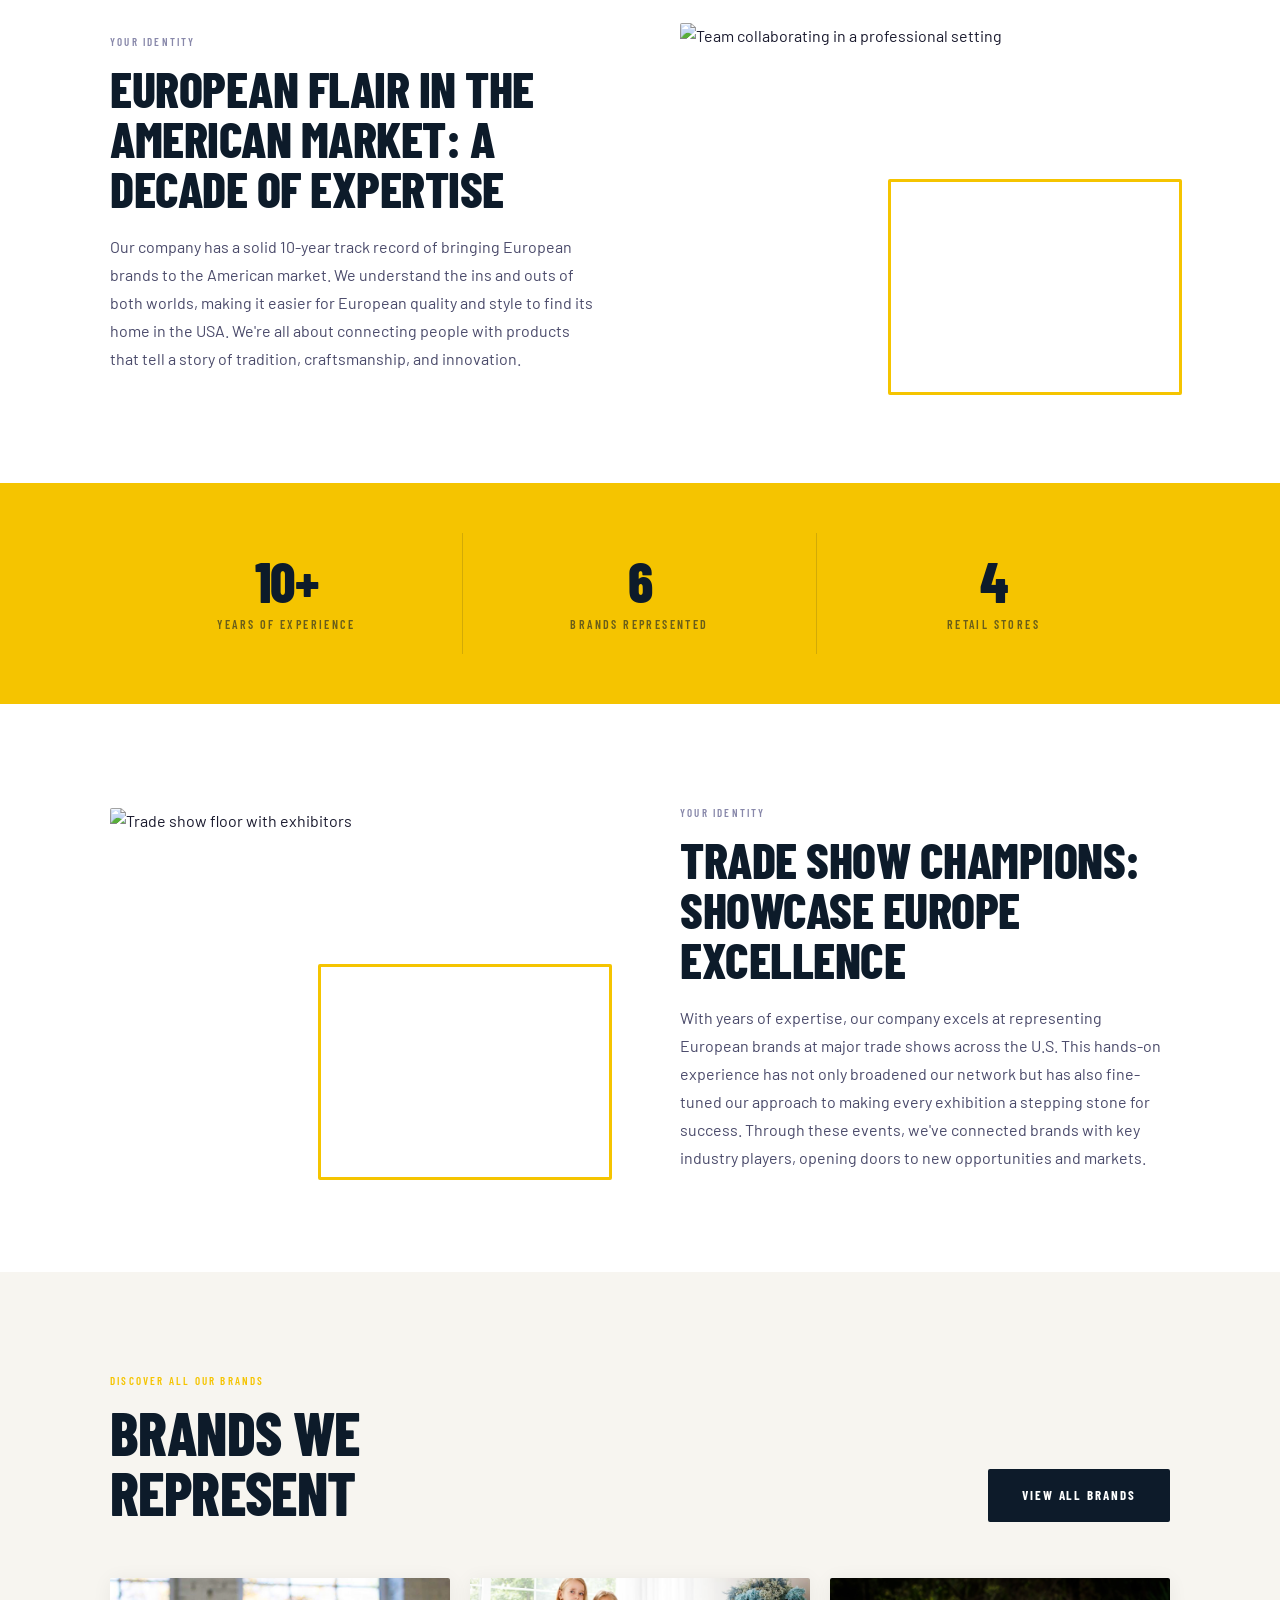
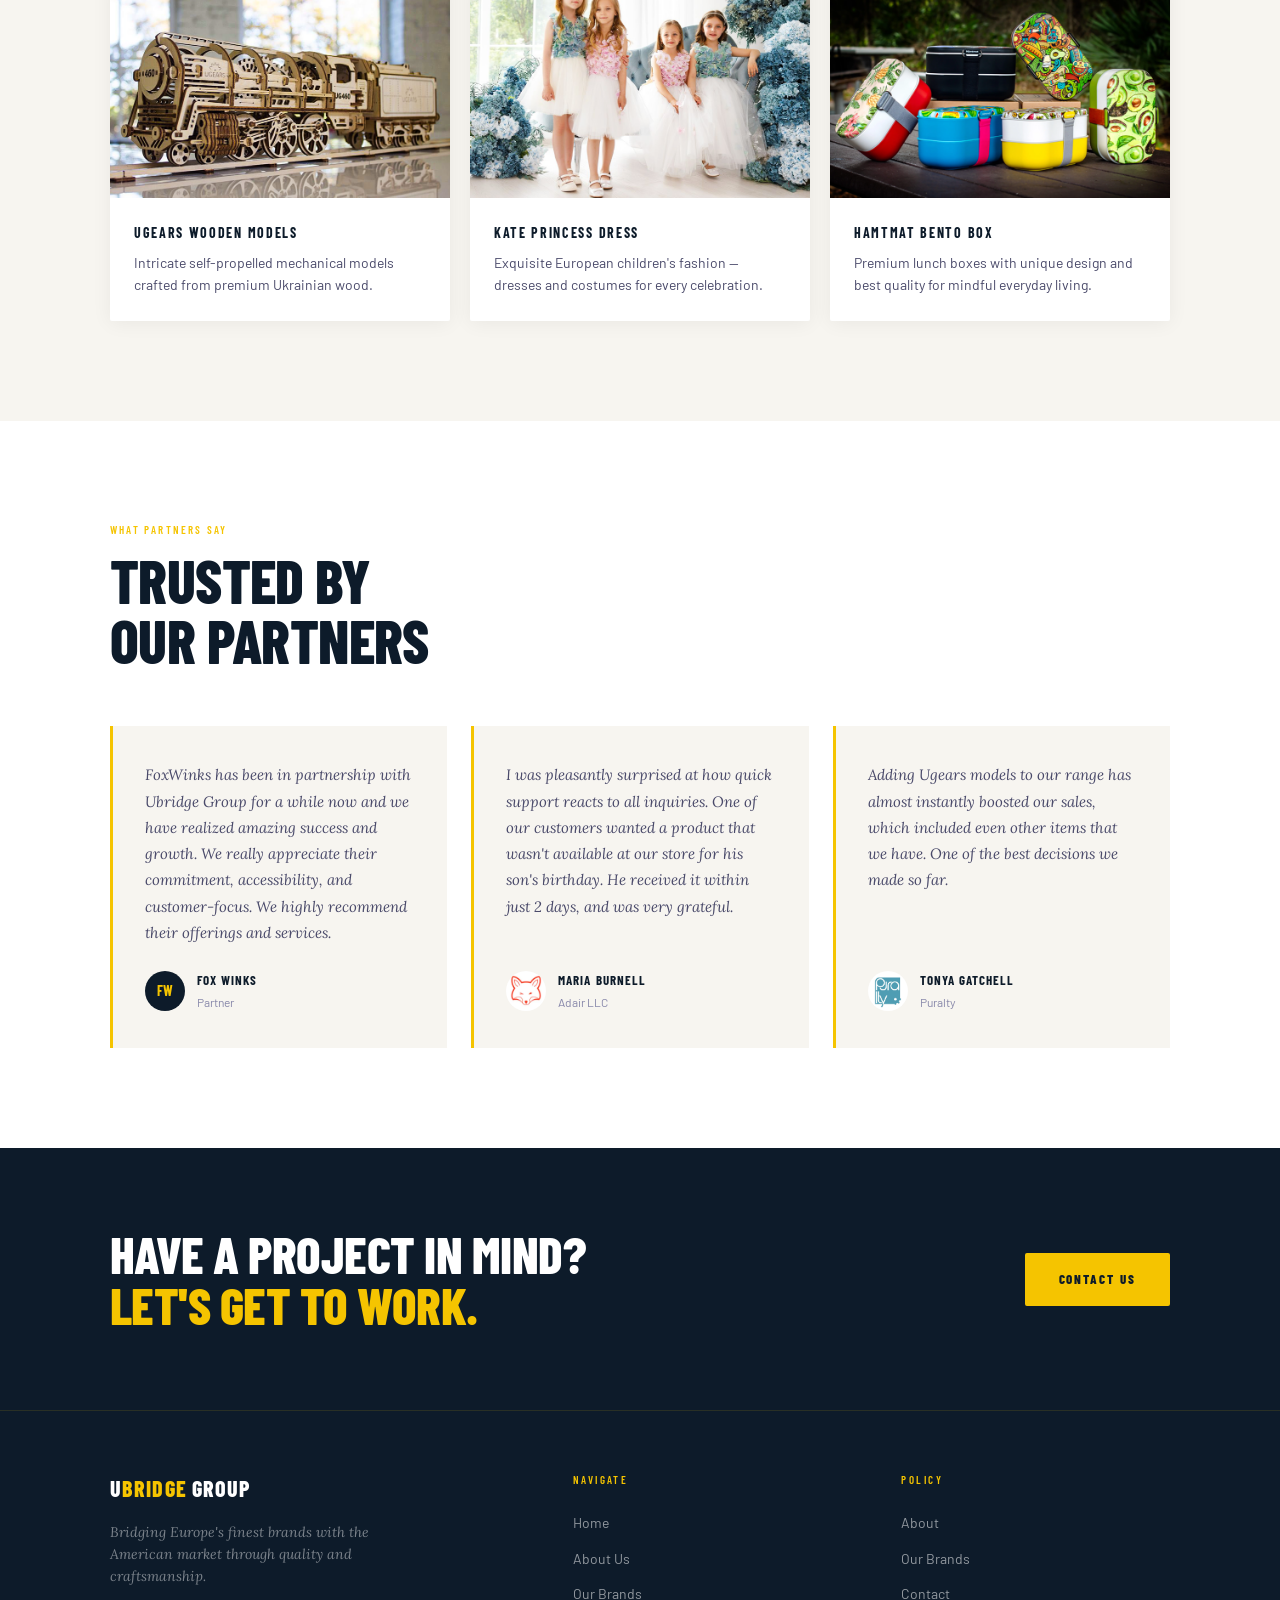
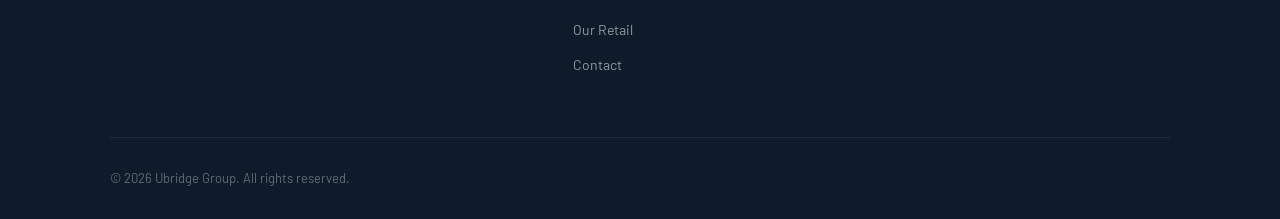
==== commit 5f7d7b73: "Add files via upload" ====
--- a/index.html
+++ b/index.html
@@ -50,32 +50,32 @@
     <div class="container">
       <div class="services__grid">
         <div class="service-card fade-up">
-          <div class="service-card__icon"><img src="images/Retail.webp" alt="Retail" style="width:28px;height:28px;object-fit:contain;" /></div>
+          <div class="service-card__icon"><img src="images/Retail.webp" alt="Retail" /></div>
           <div class="service-card__title">Retail</div>
           <p class="service-card__desc">Discover quality European goods — straight from heritage manufacturers, delivered to your door.</p>
         </div>
         <div class="service-card fade-up" style="transition-delay:0.1s">
-          <div class="service-card__icon"><img src="images/BrandCreation.webp" alt="Brand Creation" style="width:28px;height:28px;object-fit:contain;" /></div>
+          <div class="service-card__icon"><img src="images/BrandCreation.webp" alt="Brand Creation" /></div>
           <div class="service-card__title">Brand Creation &amp; Promotion</div>
           <p class="service-card__desc">Empowering European brands to flourish in the USA with bespoke marketing and promotional strategies.</p>
         </div>
         <div class="service-card fade-up" style="transition-delay:0.2s">
-          <div class="service-card__icon"><img src="images/FulfillmentIcon.webp" alt="Fulfillment" style="width:28px;height:28px;object-fit:contain;" /></div>
+          <div class="service-card__icon"><img src="images/FulfillmentIcon.webp" alt="Fulfillment" /></div>
           <div class="service-card__title">Fulfillment &amp; Prep Center</div>
           <p class="service-card__desc">Self-sufficient in storage and e-commerce preparation, with direct access to third-party carriers.</p>
         </div>
         <div class="service-card fade-up" style="transition-delay:0.3s">
-          <div class="service-card__icon"><img src="images/Kickstarter.webp" alt="Kickstarter" style="width:28px;height:28px;object-fit:contain;" /></div>
+          <div class="service-card__icon"><img src="images/Kickstarter.webp" alt="Kickstarter" /></div>
           <div class="service-card__title">Kickstarter</div>
           <p class="service-card__desc">We help brands launch successful Kickstarter campaigns that reach global backers.</p>
         </div>
         <div class="service-card fade-up" style="transition-delay:0.4s">
-          <div class="service-card__icon"><img src="images/TikTok.webp" alt="TikTok" style="width:28px;height:28px;object-fit:contain;" /></div>
+          <div class="service-card__icon"><img src="images/TikTok.webp" alt="TikTok" /></div>
           <div class="service-card__title">TikTok</div>
           <p class="service-card__desc">Maximize your reach with a leading TikTok Shop growth strategy tailored to your brand.</p>
         </div>
         <div class="service-card fade-up" style="transition-delay:0.5s">
-          <div class="service-card__icon"><img src="images/Etsy.webp" alt="Etsy" style="width:28px;height:28px;object-fit:contain;" /></div>
+          <div class="service-card__icon"><img src="images/Etsy.webp" alt="Etsy" /></div>
           <div class="service-card__title">Etsy</div>
           <p class="service-card__desc">Grow with Etsy — store setup, promotion, and fulfillment handled end-to-end.</p>
         </div>
--- a/style.css
+++ b/style.css
@@ -158,8 +158,10 @@
 .nav__links a:hover::after,
 .nav__links a.active::after { transform: scaleX(1); }
 .nav__links .btn { margin-left: 8px; padding: 10px 22px; font-size: 12px; }
-.nav__links .btn--yellow { color: var(--navy); }
-.nav__links .btn--yellow:hover { color: var(--yellow); }
+.nav__links .btn--yellow,
+.nav__links .btn--yellow:link,
+.nav__links .btn--yellow:visited { color: var(--navy) !important; }
+.nav__links .btn--yellow:hover { color: var(--yellow) !important; }
 
 .nav__hamburger {
   display: none;
@@ -316,16 +318,22 @@
 .service-card:hover { background: rgba(30,51,82,0.9); }
 .service-card:hover::before { transform: scaleX(1); }
 .service-card__icon {
-  width: 40px;
-  height: 40px;
-  background: rgba(245,196,0,0.1);
-  border: 1px solid rgba(245,196,0,0.3);
+  width: 56px;
+  height: 56px;
+  background: transparent;
+  border: none;
   border-radius: var(--radius);
   display: flex;
   align-items: center;
   justify-content: center;
   margin-bottom: 20px;
   font-size: 18px;
+  overflow: hidden;
+}
+.service-card__icon img {
+  width: 100%;
+  height: 100%;
+  object-fit: contain;
 }
 .service-card__title {
   font-family: var(--font-display);
@@ -506,9 +514,11 @@
 }
 .brand-full-card__image {
   width: 100%;
-  height: 280px;
-  object-fit: cover;
+  height: auto;
+  object-fit: contain;
+  display: block;
   transition: transform 0.5s ease;
+  background: var(--off-white);
 }
 .brand-full-card:hover .brand-full-card__image { transform: scale(1.03); }
 .brand-full-card__body {
@@ -542,6 +552,9 @@
   background: var(--off-white);
   border-left: 3px solid var(--yellow);
   position: relative;
+  display: flex;
+  flex-direction: column;
+  justify-content: space-between;
 }
 .testimonial__text {
   font-family: var(--font-accent);
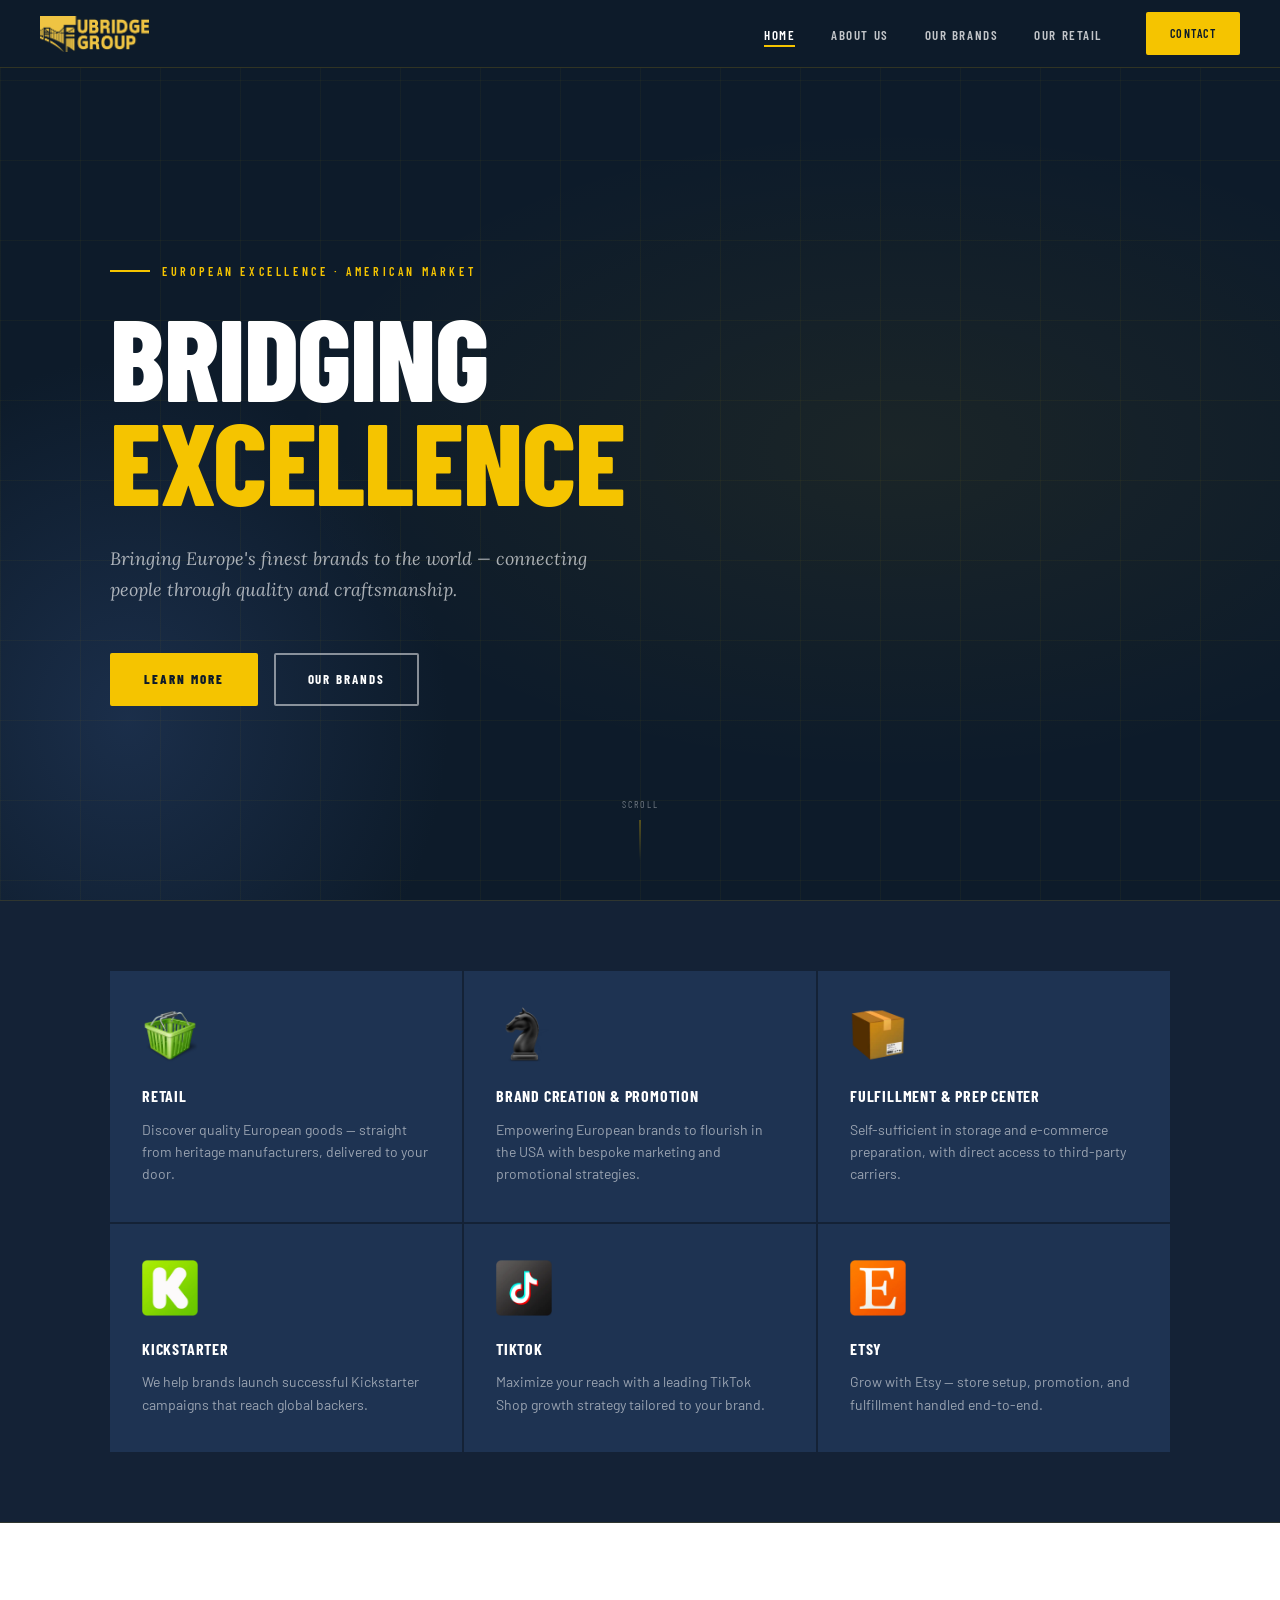
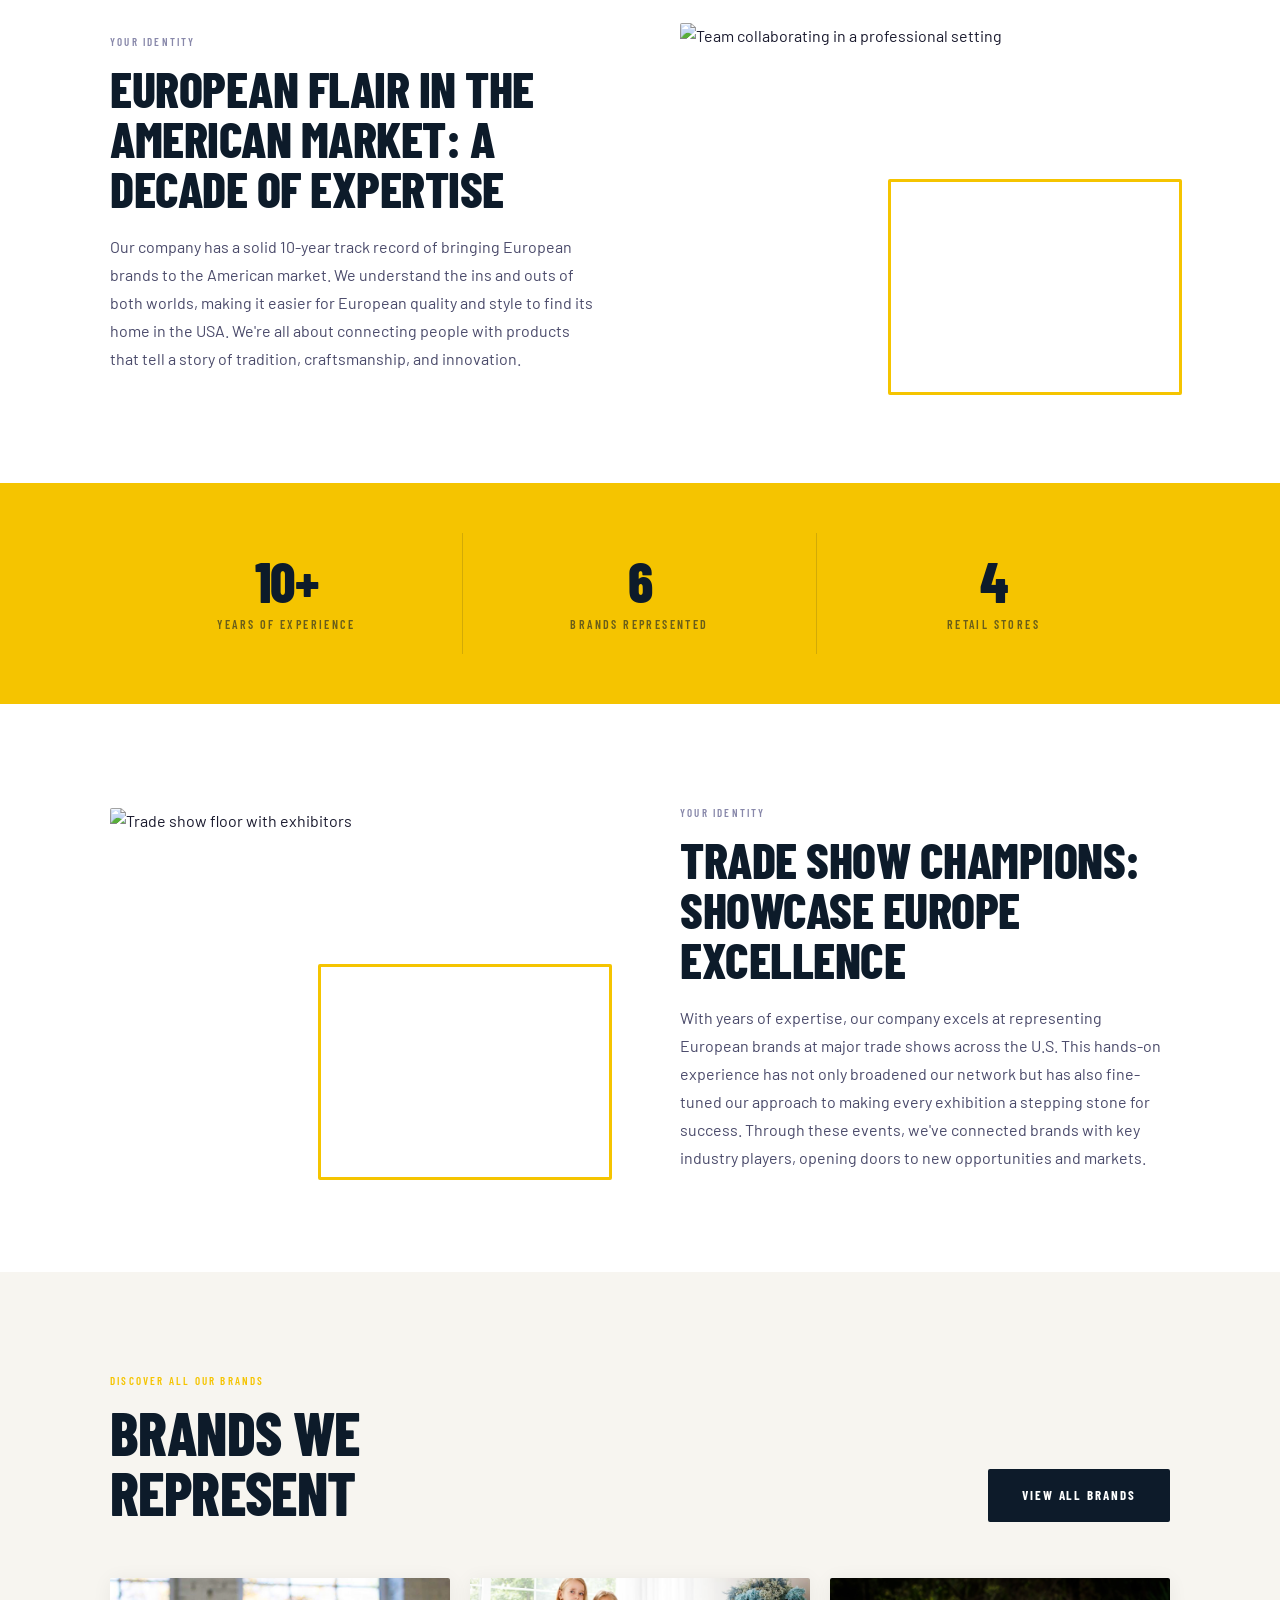
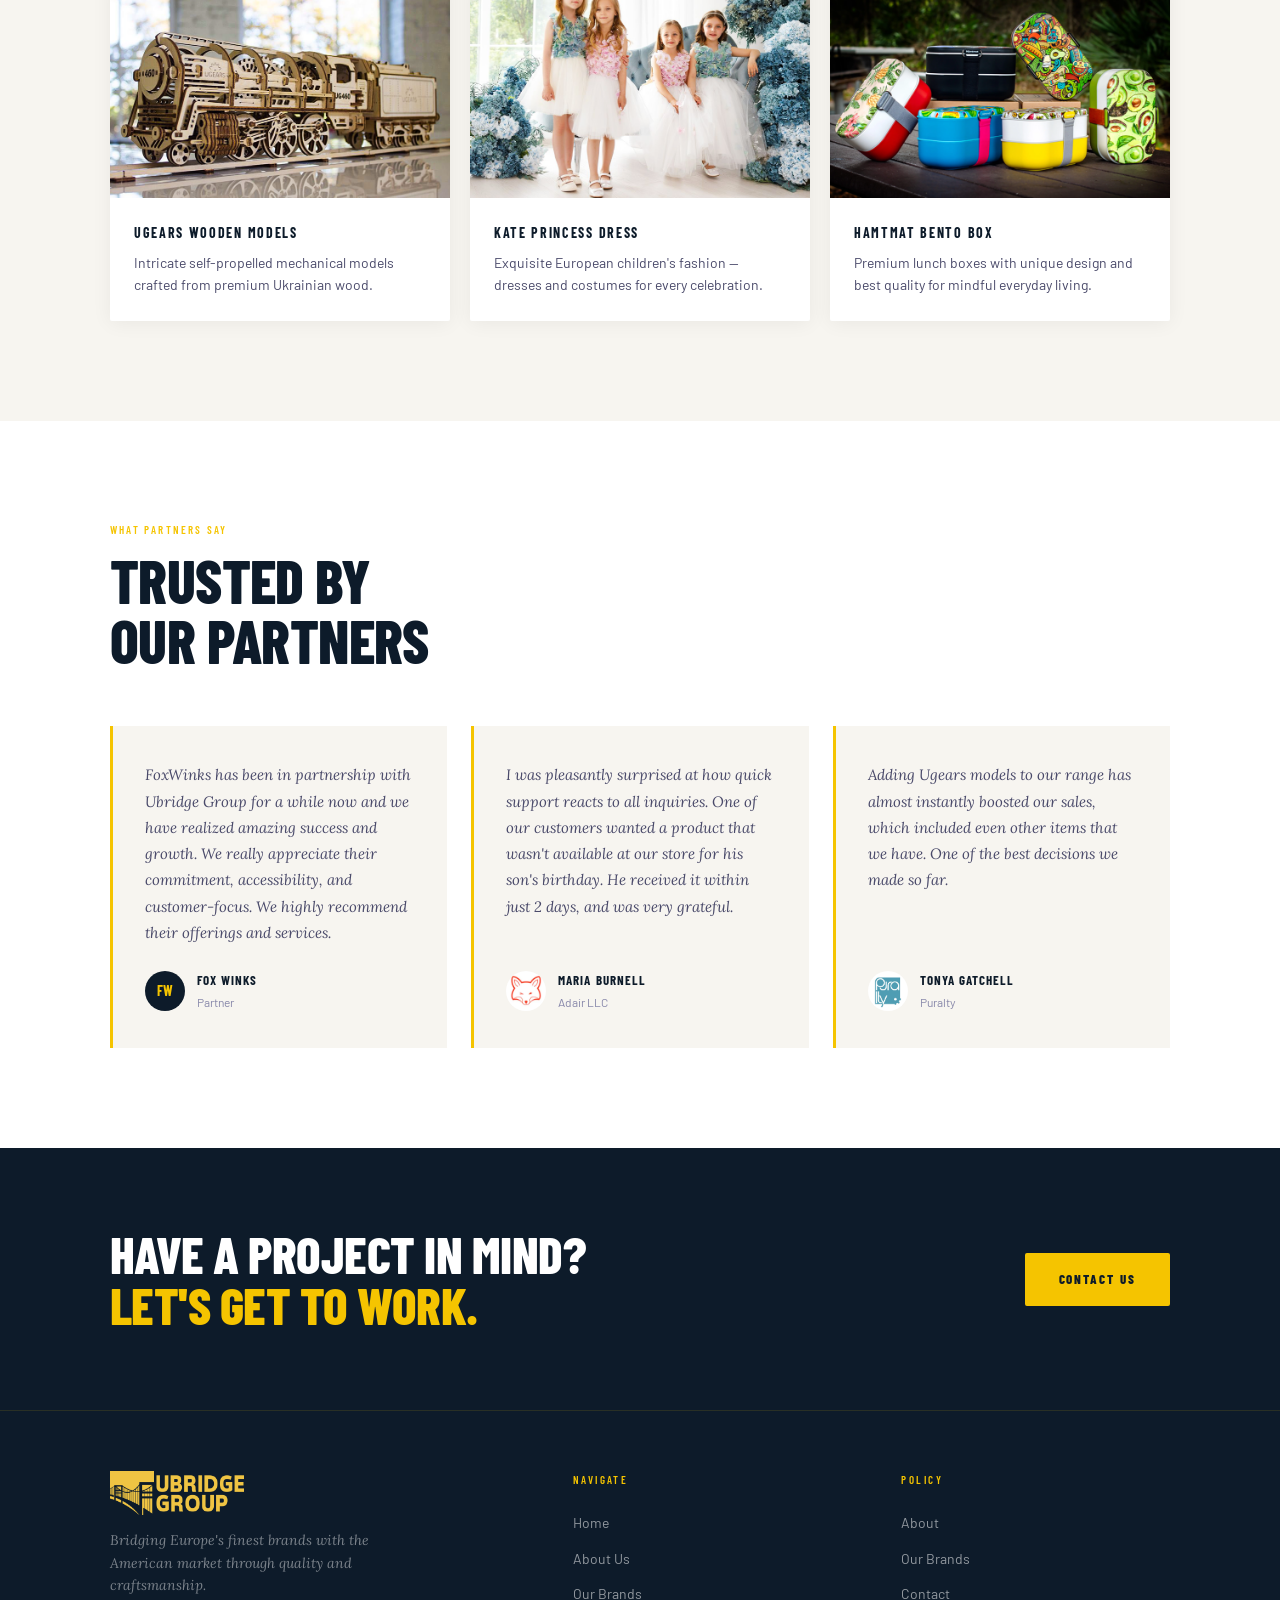
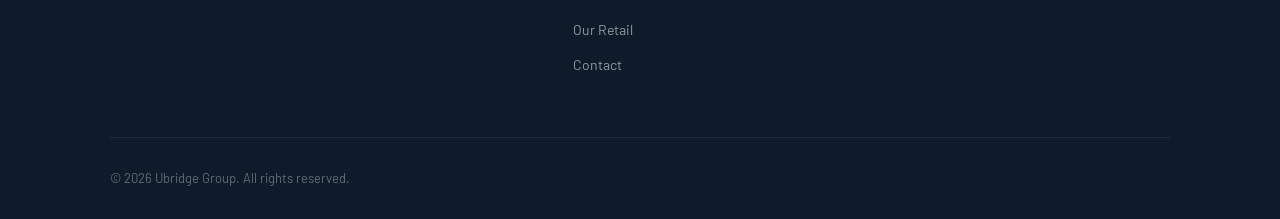
==== commit 52d6135b: "Add files via upload" ====
--- a/index.html
+++ b/index.html
@@ -11,7 +11,7 @@
 
   <!-- NAV -->
   <nav class="nav" id="nav">
-    <a href="index.html" class="nav__logo">U<span>bridge</span> Group</a>
+    <a href="index.html" class="nav__logo"><img src="images/ubridgeLogo.png" alt="Ubridge Group" class="nav__logo-img" /></a>
     <ul class="nav__links" id="navLinks">
       <li><a href="index.html" class="active">Home</a></li>
       <li><a href="about.html">About Us</a></li>
@@ -228,7 +228,7 @@
     <div class="container">
       <div class="footer__inner">
         <div>
-          <div class="footer__logo">U<span>bridge</span> Group</div>
+          <a href="index.html" class="footer__logo"><img src="images/ubridgeLogo.png" alt="Ubridge Group" class="footer__logo-img" /></a>
           <p class="footer__tagline">Bridging Europe's finest brands with the American market through quality and craftsmanship.</p>
         </div>
         <div>
--- a/style.css
+++ b/style.css
@@ -120,14 +120,16 @@
   box-shadow: 0 4px 30px rgba(0,0,0,0.3);
 }
 .nav__logo {
-  font-family: var(--font-display);
-  font-weight: 800;
-  font-size: 20px;
-  letter-spacing: 0.05em;
-  text-transform: uppercase;
-  color: var(--white);
-}
-.nav__logo span { color: var(--yellow); }
+  display: flex;
+  align-items: center;
+  text-decoration: none;
+  flex-shrink: 0;
+}
+.nav__logo-img {
+  height: 36px;
+  width: auto;
+  display: block;
+}
 .nav__links {
   display: flex;
   gap: 36px;
@@ -901,15 +903,16 @@
   margin-bottom: 50px;
 }
 .footer__logo {
-  font-family: var(--font-display);
-  font-size: 22px;
-  font-weight: 800;
-  letter-spacing: 0.05em;
-  text-transform: uppercase;
-  color: var(--white);
+  display: flex;
+  align-items: center;
   margin-bottom: 14px;
-}
-.footer__logo span { color: var(--yellow); }
+  text-decoration: none;
+}
+.footer__logo-img {
+  height: 44px;
+  width: auto;
+  display: block;
+}
 .footer__tagline {
   font-family: var(--font-accent);
   font-style: italic;
